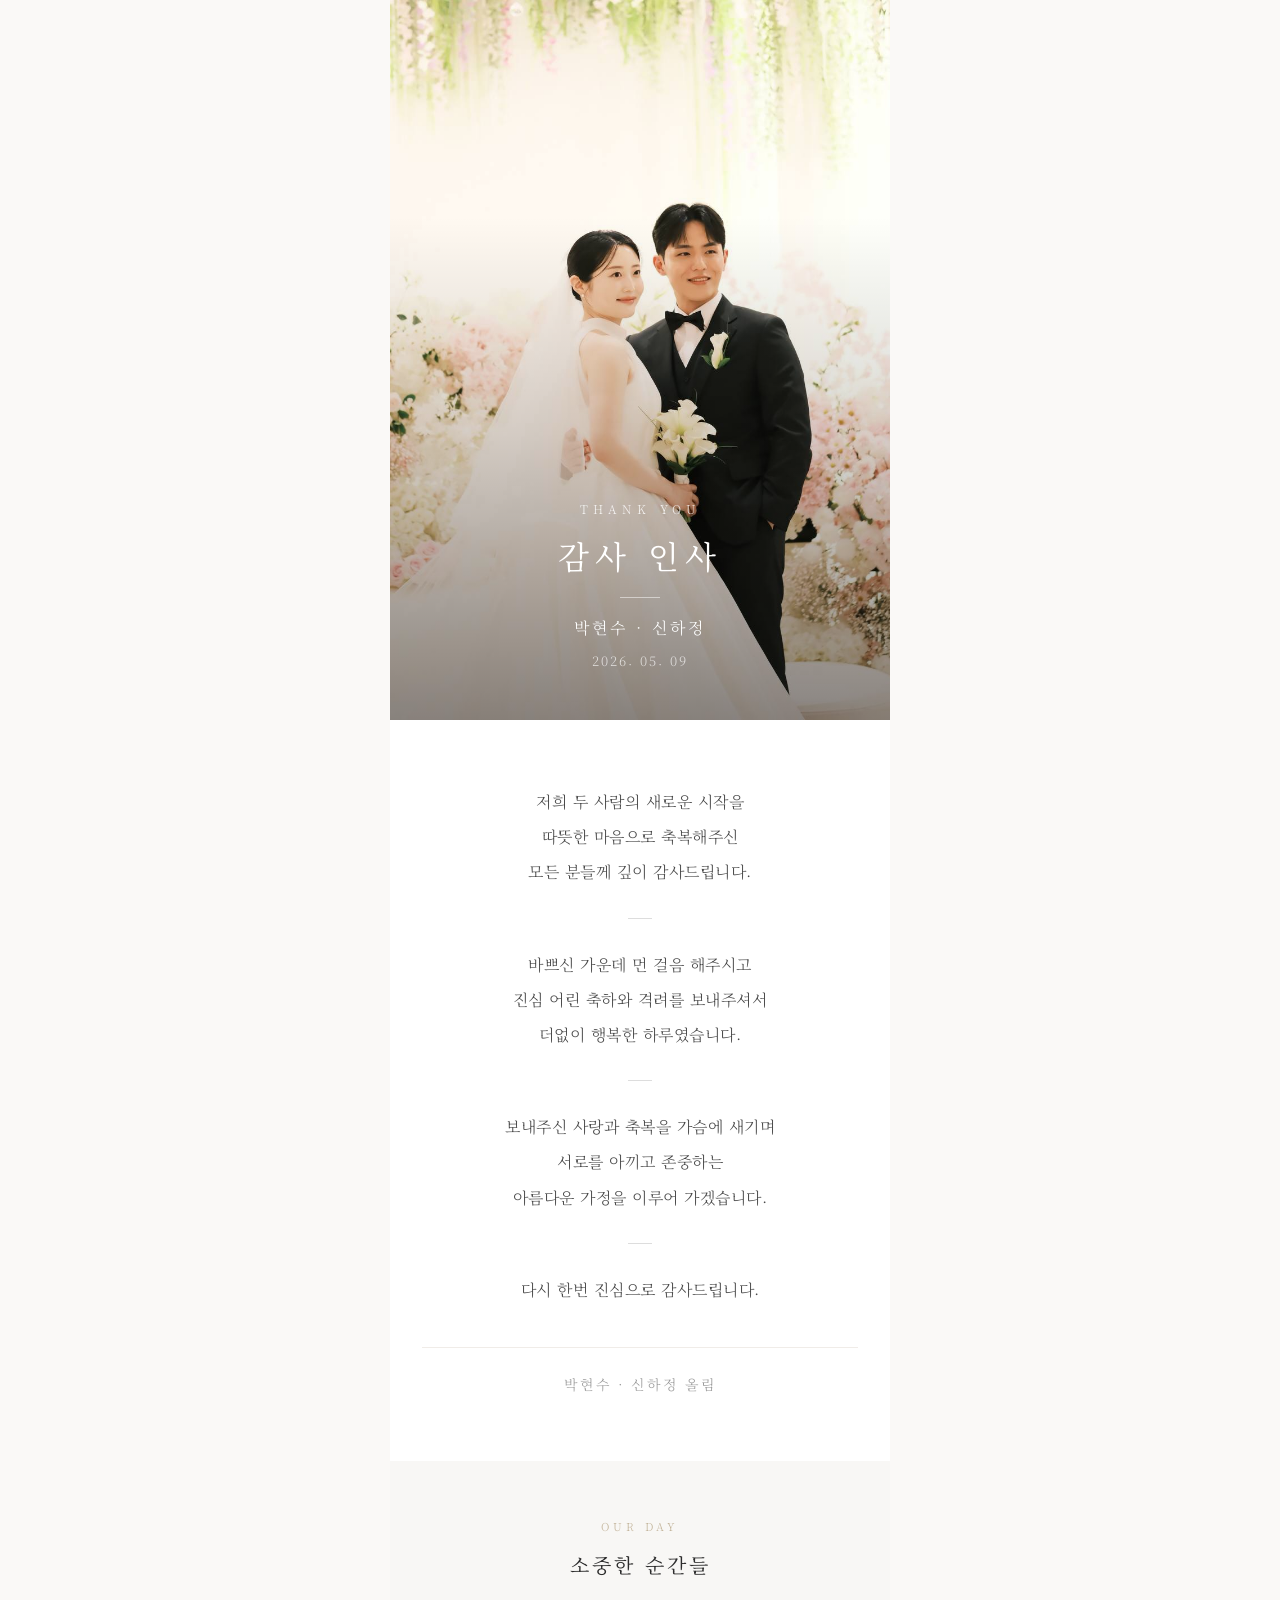
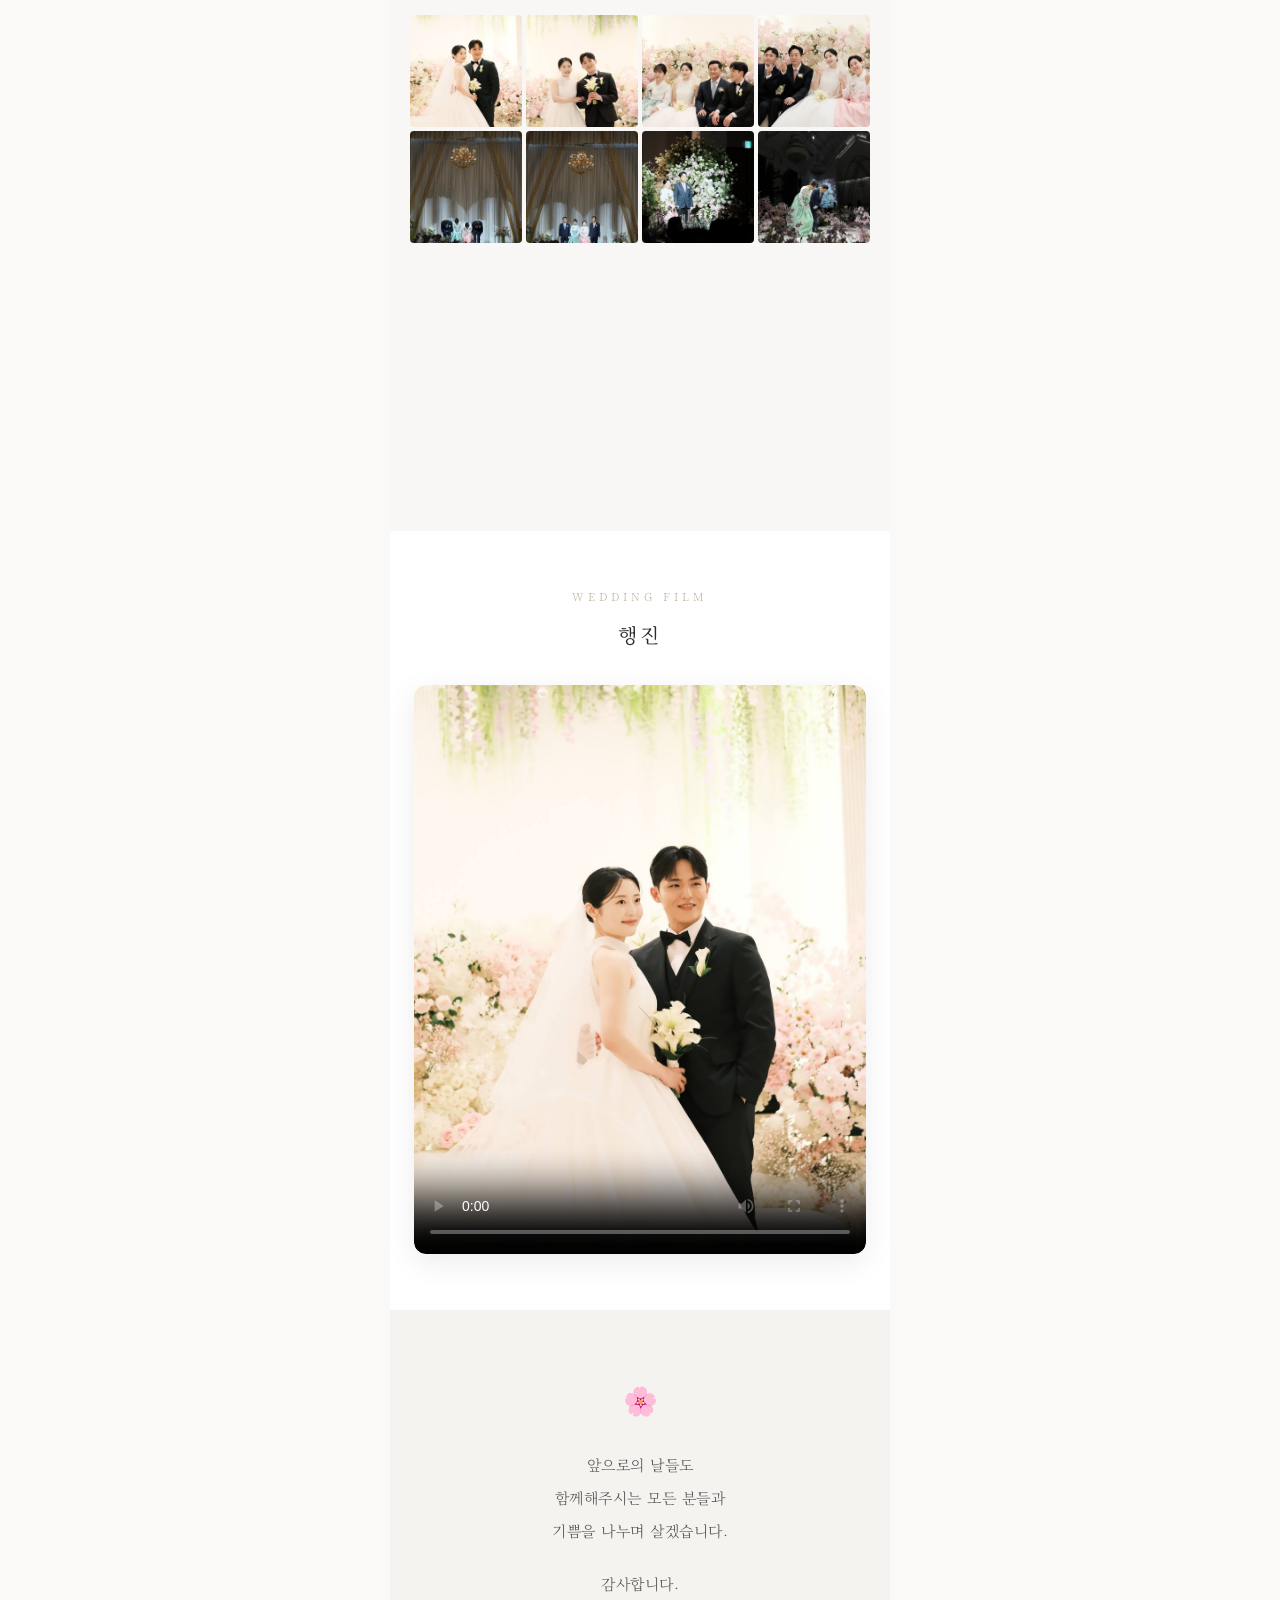
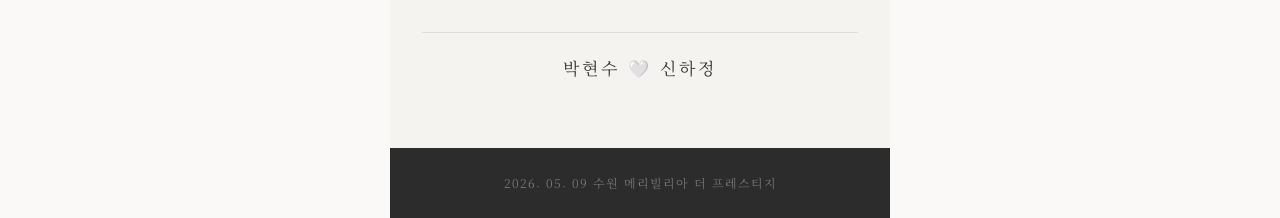
==== index.html @ 4a9d938e "10번째/11번째 이미지 순서 교체" ====
<!DOCTYPE html>
<html lang="ko">
<head>
    <meta charset="UTF-8">
    <meta name="viewport" content="width=device-width, initial-scale=1.0">
    <title>박현수 🤍 신하정 — 감사 인사</title>
    <meta property="og:title" content="박현수 🤍 신하정 감사 인사">
    <meta property="og:description" content="저희의 새로운 시작을 축복해주신 모든 분들께 진심으로 감사드립니다.">
    <meta property="og:image" content="images/g1.jpg">
    <link rel="preconnect" href="https://fonts.googleapis.com">
    <link href="https://fonts.googleapis.com/css2?family=Noto+Serif+KR:wght@300;400;500&display=swap" rel="stylesheet">
    <link rel="stylesheet" href="styles.css">
</head>
<body>
    <div class="container">
        <!-- 메인 -->
        <header class="hero">
            <div class="hero-overlay"></div>
            <div class="hero-content">
                <p class="hero-label">Thank You</p>
                <h1>감사 인사</h1>
                <div class="hero-line"></div>
                <p class="hero-couple">박현수 · 신하정</p>
                <p class="hero-date">2026. 05. 09</p>
            </div>
        </header>

        <!-- 인사말 -->
        <section class="section greeting-section">
            <div class="greeting-text">
                <p>저희 두 사람의 새로운 시작을<br>따뜻한 마음으로 축복해주신<br>모든 분들께 깊이 감사드립니다.</p>
                <div class="greeting-line"></div>
                <p>바쁘신 가운데 먼 걸음 해주시고<br>진심 어린 축하와 격려를 보내주셔서<br>더없이 행복한 하루였습니다.</p>
                <div class="greeting-line"></div>
                <p>보내주신 사랑과 축복을 가슴에 새기며<br>서로를 아끼고 존중하는<br>아름다운 가정을 이루어 가겠습니다.</p>
                <div class="greeting-line"></div>
                <p>다시 한번 진심으로 감사드립니다.</p>
            </div>
            <div class="greeting-sign">
                <p>박현수 · 신하정 올림</p>
            </div>
        </section>

        <!-- 사진 갤러리 -->
        <section class="section gallery-section">
            <p class="section-label">Our Day</p>
            <h2>소중한 순간들</h2>
            <div class="gallery">
                <div class="gallery-item"><img src="images/g1.jpg" alt="웨딩" loading="lazy"></div>
                <div class="gallery-item"><img src="images/g2.jpg" alt="웨딩" loading="lazy"></div>
                <div class="gallery-item"><img src="images/g3.jpg" alt="웨딩" loading="lazy"></div>
                <div class="gallery-item"><img src="images/g4.jpg" alt="웨딩" loading="lazy"></div>
                <div class="gallery-item"><img src="images/g12.jpg" alt="웨딩" loading="lazy"></div>
                <div class="gallery-item"><img src="images/g13.jpg" alt="웨딩" loading="lazy"></div>
                <div class="gallery-item"><img src="images/g14.jpg" alt="웨딩" loading="lazy"></div>
                <div class="gallery-item"><img src="images/g15.jpg" alt="웨딩" loading="lazy"></div>
                <div class="gallery-item"><img src="images/g16.jpg" alt="웨딩" loading="lazy"></div>
                <div class="gallery-item"><img src="images/g5.jpg" alt="웨딩" loading="lazy"></div>
                <div class="gallery-item"><img src="images/g6.jpg" alt="웨딩" loading="lazy"></div>
                <div class="gallery-item"><img src="images/g7.jpg" alt="웨딩" loading="lazy"></div>
                <div class="gallery-item"><img src="images/g8.jpg" alt="웨딩" loading="lazy"></div>
                <div class="gallery-item"><img src="images/g9.jpg" alt="웨딩" loading="lazy"></div>
                <div class="gallery-item"><img src="images/g10.jpg" alt="웨딩" loading="lazy"></div>
                <div class="gallery-item"><img src="images/g11.jpg" alt="웨딩" loading="lazy"></div>
            </div>
        </section>

        <!-- 영상 섹션 -->
        <section class="section video-section">
            <p class="section-label">Wedding Film</p>
            <h2>행진</h2>
            <div class="video-wrapper">
                <video controls playsinline preload="metadata" poster="images/g1.jpg">
                    <source src="images/video1.mp4" type="video/mp4">
                </video>
            </div>
        </section>

        <!-- 마무리 인사 -->
        <section class="section closing-section">
            <div class="closing-flower">🌸</div>
            <p class="closing-text">앞으로의 날들도<br>함께해주시는 모든 분들과<br>기쁨을 나누며 살겠습니다.</p>
            <p class="closing-text">감사합니다.</p>
            <div class="closing-couple">
                <p>박현수 🤍 신하정</p>
            </div>
        </section>

        <footer>
            <p>2026. 05. 09 수원 메리빌리아 더 프레스티지</p>
        </footer>
    </div>

    <!-- 사진 뷰어 -->
    <div class="photo-viewer" id="photo-viewer">
        <button class="viewer-close" onclick="closeViewer()">&times;</button>
        <button class="viewer-prev" onclick="viewerNav(-1)">‹</button>
        <img id="viewer-img" src="" alt="">
        <button class="viewer-next" onclick="viewerNav(1)">›</button>
        <div class="viewer-counter" id="viewer-counter"></div>
    </div>

    <script>
        let galleryImages = [];
        let currentViewerIndex = 0;

        // 갤러리 클릭 → 크게 보기
        document.querySelectorAll('.gallery-item img').forEach((img, i) => {
            galleryImages.push(img.src);
            img.addEventListener('click', () => {
                currentViewerIndex = i;
                showViewerImage();
                document.getElementById('photo-viewer').classList.add('active');
                document.body.style.overflow = 'hidden';
            });
        });

        function showViewerImage() {
            document.getElementById('viewer-img').src = galleryImages[currentViewerIndex];
            document.getElementById('viewer-counter').textContent = (currentViewerIndex + 1) + ' / ' + galleryImages.length;
        }

        function viewerNav(dir) {
            currentViewerIndex = (currentViewerIndex + dir + galleryImages.length) % galleryImages.length;
            showViewerImage();
        }

        function closeViewer() {
            document.getElementById('photo-viewer').classList.remove('active');
            document.body.style.overflow = '';
        }

        document.getElementById('photo-viewer').addEventListener('click', (e) => {
            if (e.target === e.currentTarget) closeViewer();
        });

        // 스와이프 지원
        let touchStartX = 0;
        const viewer = document.getElementById('photo-viewer');
        viewer.addEventListener('touchstart', (e) => { touchStartX = e.touches[0].clientX; });
        viewer.addEventListener('touchend', (e) => {
            const diff = touchStartX - e.changedTouches[0].clientX;
            if (Math.abs(diff) > 50) viewerNav(diff > 0 ? 1 : -1);
        });

        // 스크롤 애니메이션
        const observer = new IntersectionObserver((entries) => {
            entries.forEach(entry => {
                if (entry.isIntersecting) {
                    entry.target.classList.add('visible');
                }
            });
        }, { threshold: 0.15 });

        document.querySelectorAll('.section, .gallery-item').forEach(el => observer.observe(el));
    </script>
</body>
</html>
---- styles.css ----
* { margin: 0; padding: 0; box-sizing: border-box; }

body {
    font-family: 'Noto Serif KR', serif;
    background: #faf9f7;
    color: #3a3a3a;
    font-size: 15px;
    line-height: 1.8;
    -webkit-font-smoothing: antialiased;
    font-weight: 300;
}

.container {
    max-width: 500px;
    margin: 0 auto;
    background: #fff;
    min-height: 100vh;
}

/* Hero */
.hero {
    position: relative;
    height: 80vh;
    min-height: 480px;
    background: url('images/g1.jpg') center center / cover no-repeat;
    display: flex;
    align-items: flex-end;
    justify-content: center;
}

.hero-overlay {
    position: absolute;
    top: 0; left: 0; right: 0; bottom: 0;
    background: linear-gradient(
        to bottom,
        rgba(0,0,0,0) 30%,
        rgba(0,0,0,0.15) 60%,
        rgba(0,0,0,0.45) 100%
    );
}

.hero-content {
    position: relative;
    z-index: 1;
    text-align: center;
    color: #fff;
    padding: 0 24px 48px;
}

.hero-label {
    font-size: 12px;
    letter-spacing: 5px;
    text-transform: uppercase;
    opacity: 0.8;
    margin-bottom: 8px;
}

.hero h1 {
    font-size: 32px;
    font-weight: 400;
    letter-spacing: 6px;
    margin-bottom: 12px;
    color: #fff;
}

.hero-line {
    width: 40px;
    height: 1px;
    background: rgba(255,255,255,0.5);
    margin: 0 auto 16px;
}

.hero-couple {
    font-size: 16px;
    letter-spacing: 3px;
    font-weight: 300;
    margin-bottom: 6px;
}

.hero-date {
    font-size: 13px;
    letter-spacing: 2px;
    opacity: 0.7;
}

/* Sections */
.section {
    padding: 56px 28px;
    text-align: center;
    opacity: 0;
    transform: translateY(20px);
    transition: opacity 0.8s ease, transform 0.8s ease;
}

.section.visible {
    opacity: 1;
    transform: translateY(0);
}

.section-label {
    font-size: 11px;
    letter-spacing: 4px;
    color: #c5b79e;
    text-transform: uppercase;
    margin-bottom: 10px;
}

.section h2 {
    font-size: 20px;
    font-weight: 400;
    color: #2c2c2c;
    letter-spacing: 3px;
    margin-bottom: 32px;
}

/* Greeting */
.greeting-section {
    background: #fff;
    padding: 64px 32px;
}

.greeting-text p {
    font-size: 16px;
    line-height: 2.2;
    color: #4a4a4a;
    font-weight: 300;
    letter-spacing: 0.5px;
}

.greeting-line {
    width: 24px;
    height: 1px;
    background: #ddd;
    margin: 28px auto;
}

.greeting-sign {
    margin-top: 40px;
    padding-top: 24px;
    border-top: 1px solid #f0ece8;
}

.greeting-sign p {
    font-size: 14px;
    color: #999;
    letter-spacing: 2px;
}

/* Gallery */
.gallery-section {
    background: #f8f7f5;
    padding: 56px 20px;
}

.gallery {
    display: grid;
    grid-template-columns: 1fr 1fr 1fr 1fr;
    gap: 4px;
}

.gallery-item {
    border-radius: 4px;
    overflow: hidden;
    cursor: pointer;
    opacity: 0;
    transform: translateY(16px);
    transition: opacity 0.6s ease, transform 0.6s ease;
    aspect-ratio: 1;
}

.gallery-item.visible {
    opacity: 1;
    transform: translateY(0);
}

.gallery-item img {
    width: 100%;
    height: 100%;
    object-fit: cover;
    display: block;
    transition: transform 0.4s ease;
}

.gallery-item:active img {
    transform: scale(1.05);
}

/* Video */
.video-section {
    background: #fff;
    padding: 56px 24px;
}

.video-wrapper {
    border-radius: 12px;
    overflow: hidden;
    box-shadow: 0 8px 30px rgba(0,0,0,0.08);
}

.video-wrapper video {
    width: 100%;
    display: block;
    border-radius: 12px;
}

.video-label {
    font-size: 13px;
    color: #aaa;
    margin-top: 12px;
    letter-spacing: 0.5px;
}

/* Closing */
.closing-section {
    background: #f5f3f0;
    padding: 64px 32px;
}

.closing-flower {
    font-size: 28px;
    margin-bottom: 24px;
}

.closing-text {
    font-size: 15px;
    line-height: 2.2;
    color: #555;
    font-weight: 300;
    margin-bottom: 20px;
    letter-spacing: 0.5px;
}

.closing-couple {
    margin-top: 32px;
    padding-top: 20px;
    border-top: 1px solid #e0dbd5;
}

.closing-couple p {
    font-size: 17px;
    font-weight: 400;
    color: #3a3a3a;
    letter-spacing: 3px;
}

/* Footer */
footer {
    background: #2c2c2c;
    text-align: center;
    padding: 24px;
    font-size: 12px;
    color: rgba(255,255,255,0.4);
    letter-spacing: 1px;
}

/* Photo Viewer */
.photo-viewer {
    display: none;
    position: fixed;
    top: 0; left: 0; right: 0; bottom: 0;
    background: rgba(0,0,0,0.95);
    z-index: 1000;
    align-items: center;
    justify-content: center;
    padding: 20px;
}

.photo-viewer.active {
    display: flex;
}

.photo-viewer img {
    max-width: 100%;
    max-height: 90vh;
    object-fit: contain;
    border-radius: 4px;
}

.viewer-close {
    position: absolute;
    top: 16px;
    right: 20px;
    background: none;
    border: none;
    color: #fff;
    font-size: 36px;
    cursor: pointer;
    z-index: 10;
    opacity: 0.7;
}

.viewer-prev,
.viewer-next {
    position: absolute;
    top: 50%;
    transform: translateY(-50%);
    background: rgba(255,255,255,0.15);
    border: none;
    color: #fff;
    font-size: 36px;
    width: 48px;
    height: 48px;
    border-radius: 50%;
    cursor: pointer;
    z-index: 10;
    display: flex;
    align-items: center;
    justify-content: center;
}

.viewer-prev { left: 12px; }
.viewer-next { right: 12px; }

.viewer-prev:active,
.viewer-next:active {
    background: rgba(255,255,255,0.3);
}

.viewer-counter {
    position: absolute;
    bottom: 24px;
    left: 50%;
    transform: translateX(-50%);
    color: rgba(255,255,255,0.6);
    font-size: 13px;
    letter-spacing: 2px;
}

/* Responsive */
@media (max-width: 380px) {
    .hero h1 { font-size: 26px; letter-spacing: 4px; }
    .greeting-text p { font-size: 15px; }
    .section { padding: 44px 24px; }
}
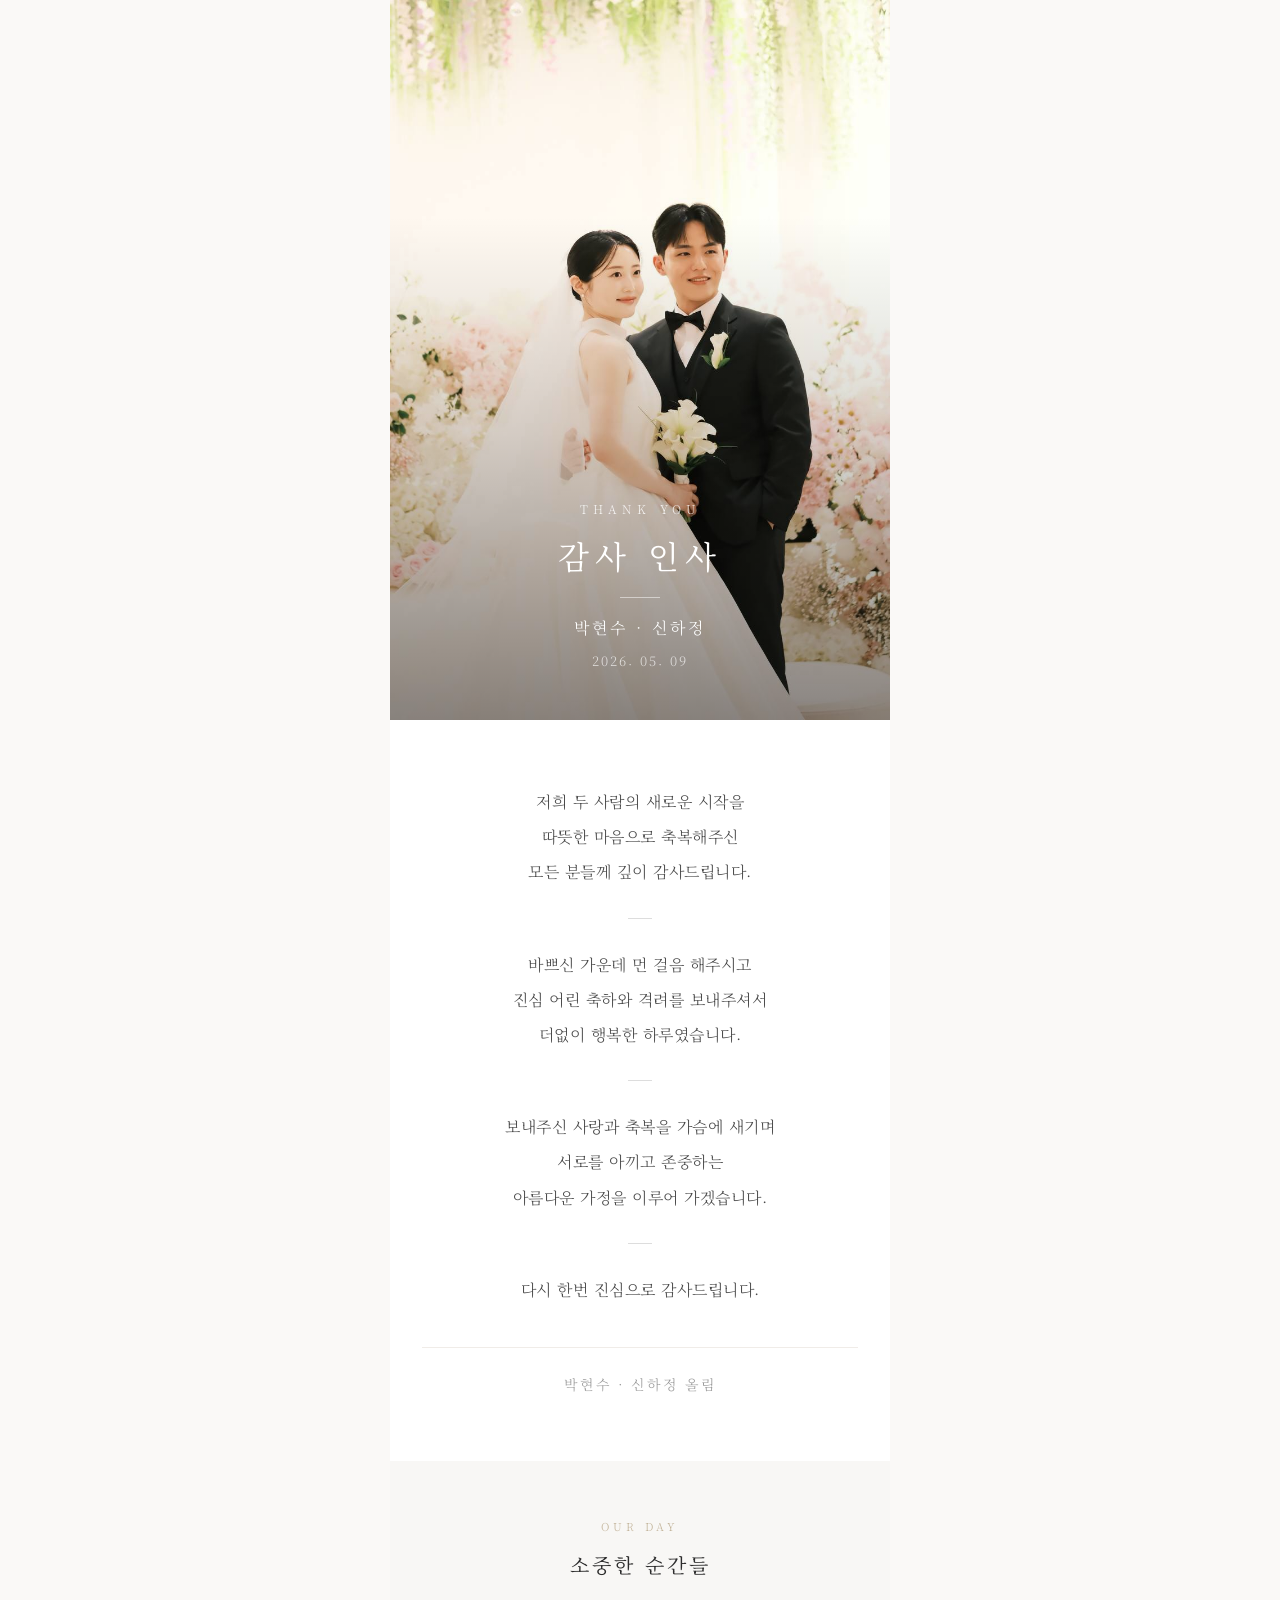
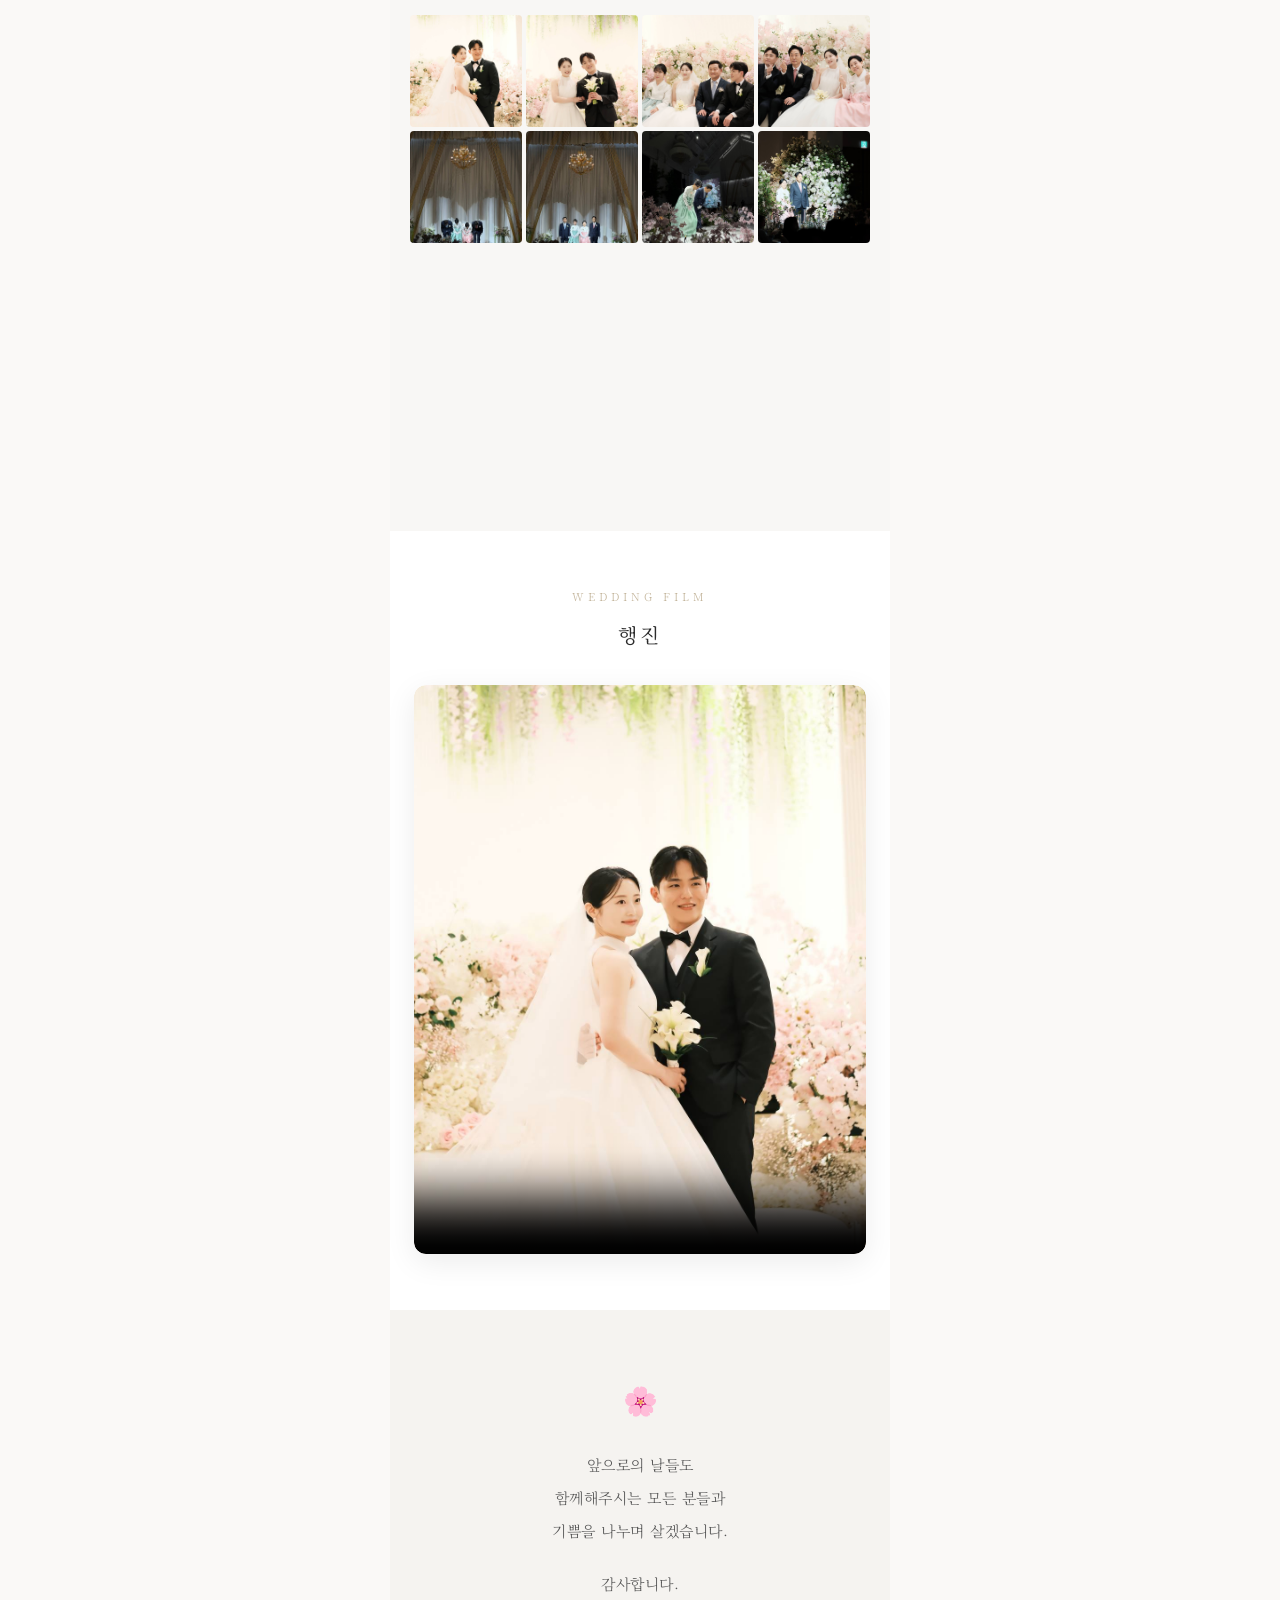
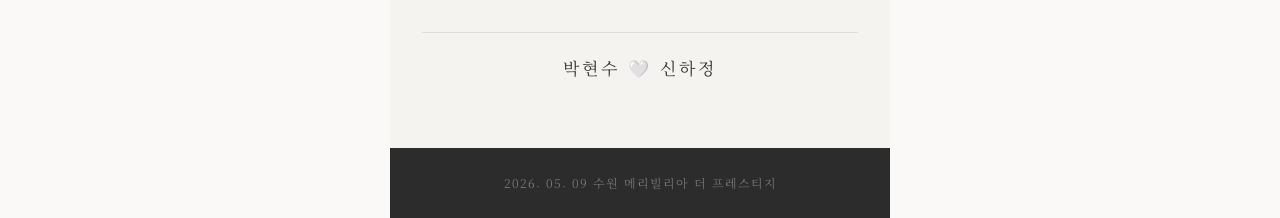
==== commit 7b4bfb8d: "7번째/8번째 이미지 순서 교체" ====
--- a/index.html
+++ b/index.html
@@ -52,8 +52,8 @@
                 <div class="gallery-item"><img src="images/g4.jpg" alt="웨딩" loading="lazy"></div>
                 <div class="gallery-item"><img src="images/g12.jpg" alt="웨딩" loading="lazy"></div>
                 <div class="gallery-item"><img src="images/g13.jpg" alt="웨딩" loading="lazy"></div>
+                <div class="gallery-item"><img src="images/g15.jpg" alt="웨딩" loading="lazy"></div>
                 <div class="gallery-item"><img src="images/g14.jpg" alt="웨딩" loading="lazy"></div>
-                <div class="gallery-item"><img src="images/g15.jpg" alt="웨딩" loading="lazy"></div>
                 <div class="gallery-item"><img src="images/g16.jpg" alt="웨딩" loading="lazy"></div>
                 <div class="gallery-item"><img src="images/g5.jpg" alt="웨딩" loading="lazy"></div>
                 <div class="gallery-item"><img src="images/g6.jpg" alt="웨딩" loading="lazy"></div>
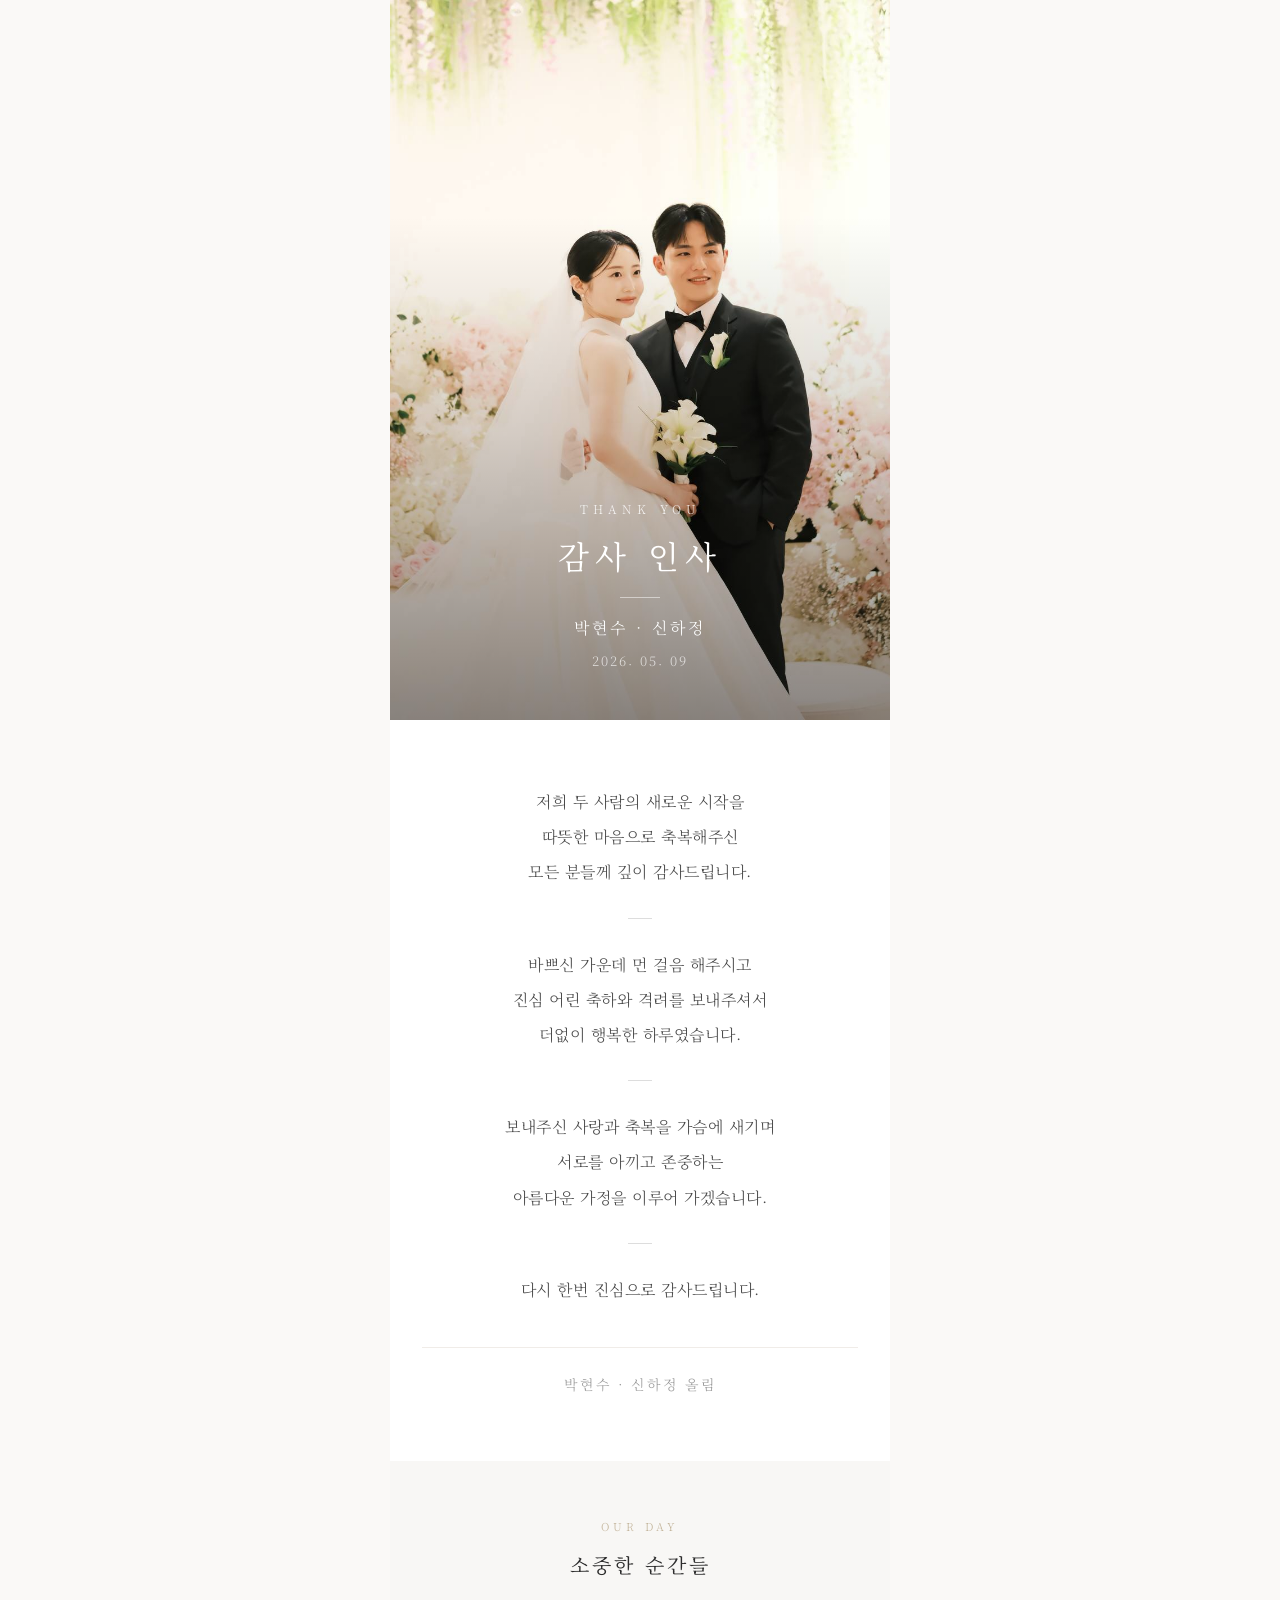
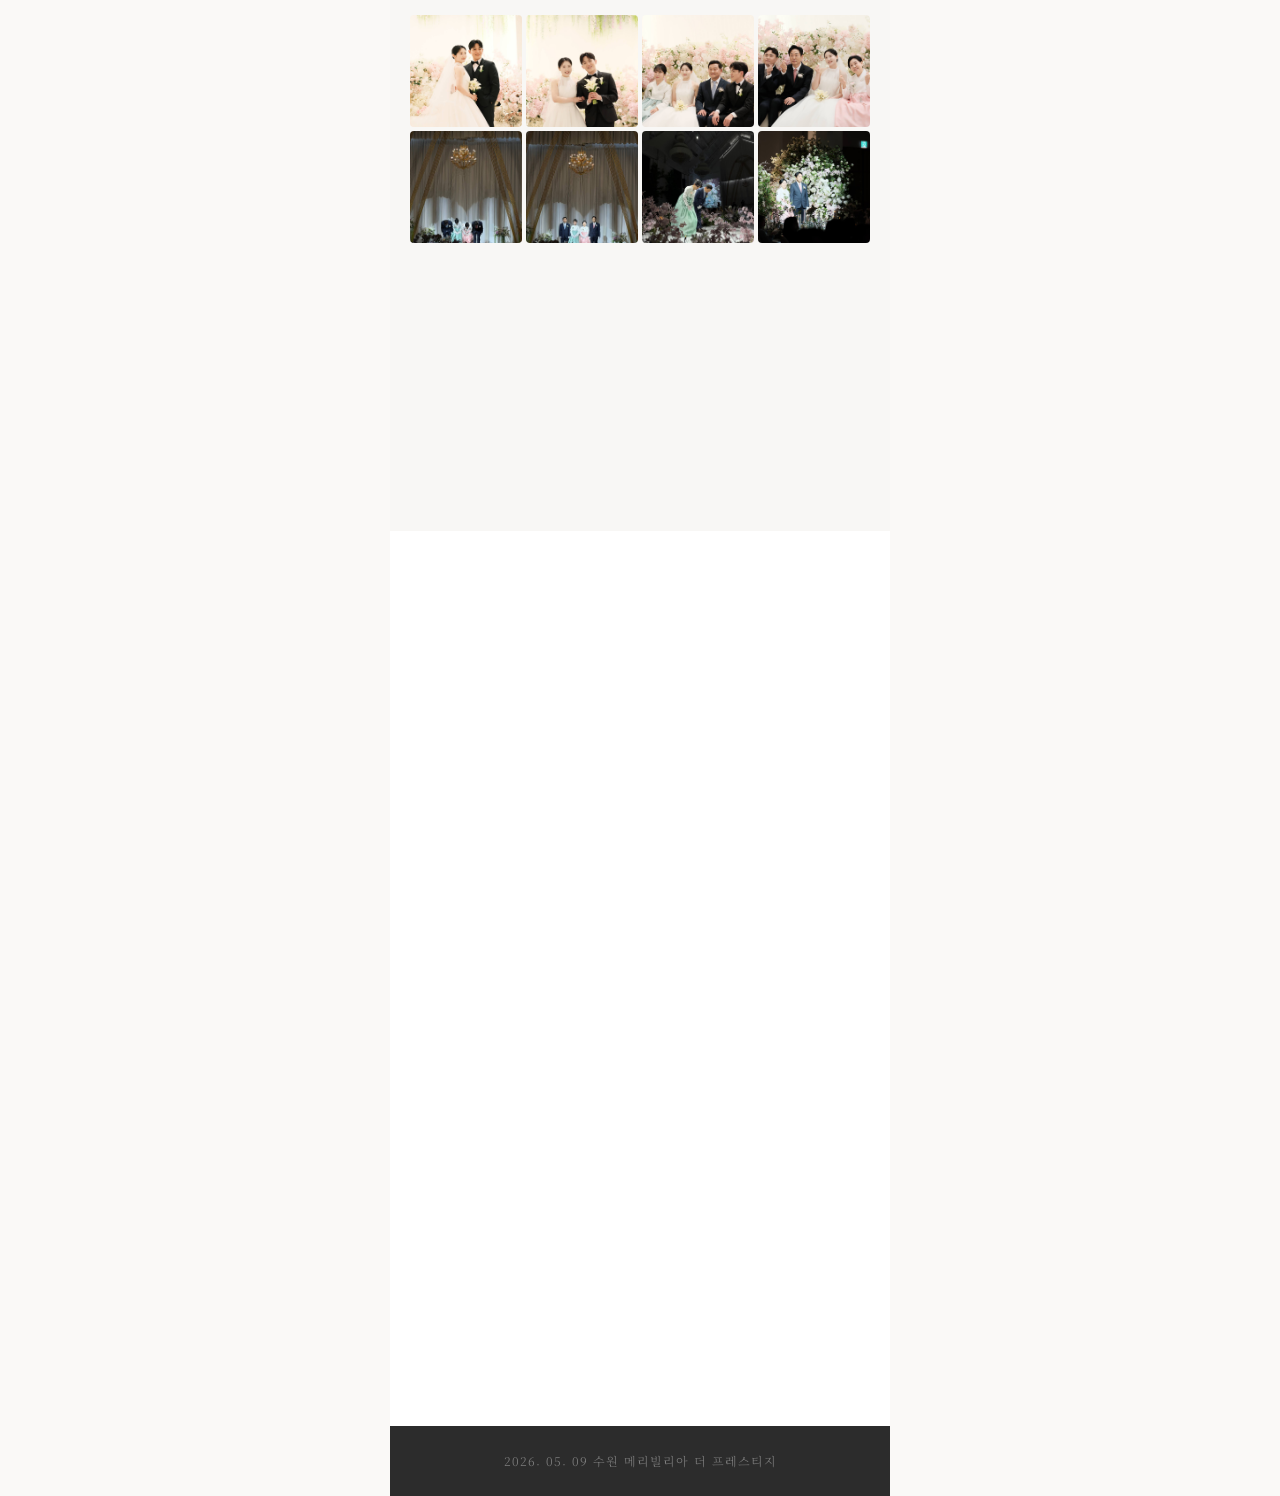
==== commit e392f590: "영상 썸네일을 마지막 프레임으로 변경" ====
--- a/index.html
+++ b/index.html
@@ -70,7 +70,7 @@
             <p class="section-label">Wedding Film</p>
             <h2>행진</h2>
             <div class="video-wrapper">
-                <video controls playsinline preload="metadata" poster="images/g1.jpg">
+                <video controls playsinline preload="metadata" poster="images/video_thumb.jpg">
                     <source src="images/video1.mp4" type="video/mp4">
                 </video>
             </div>
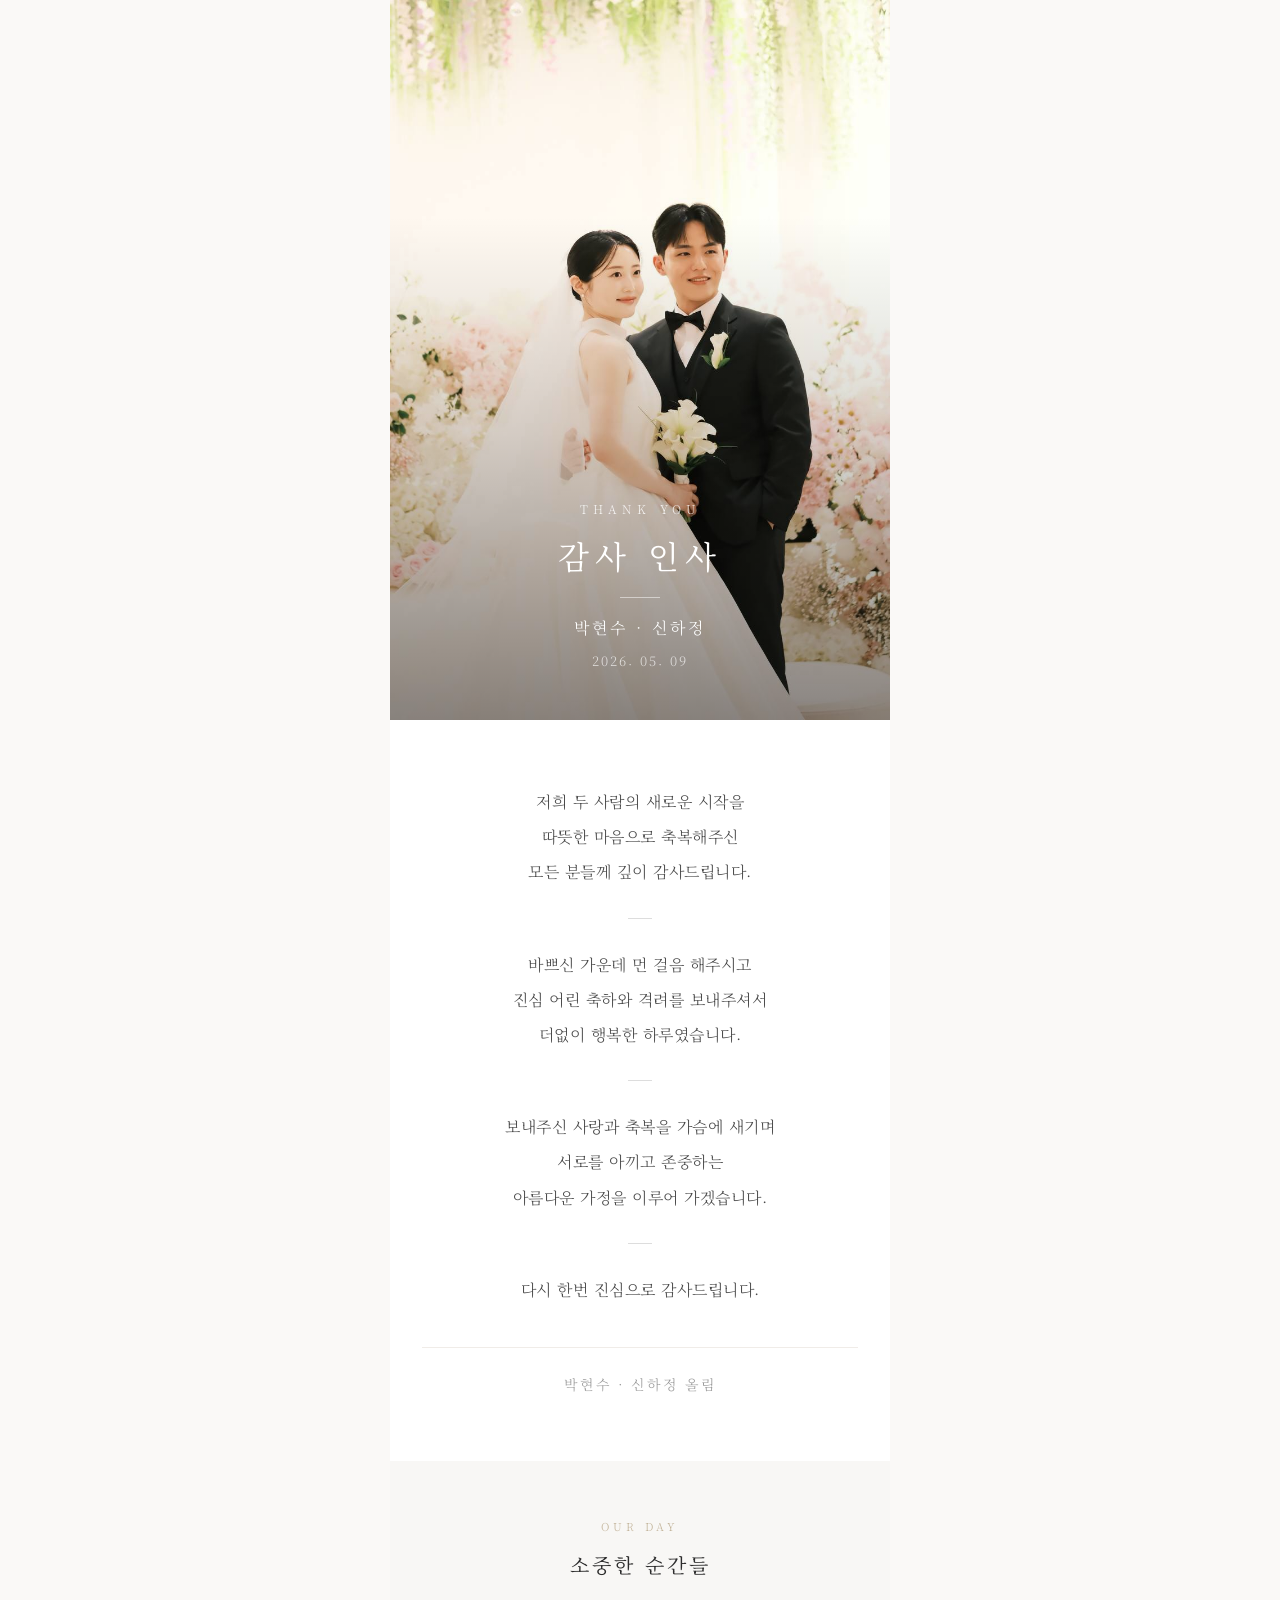
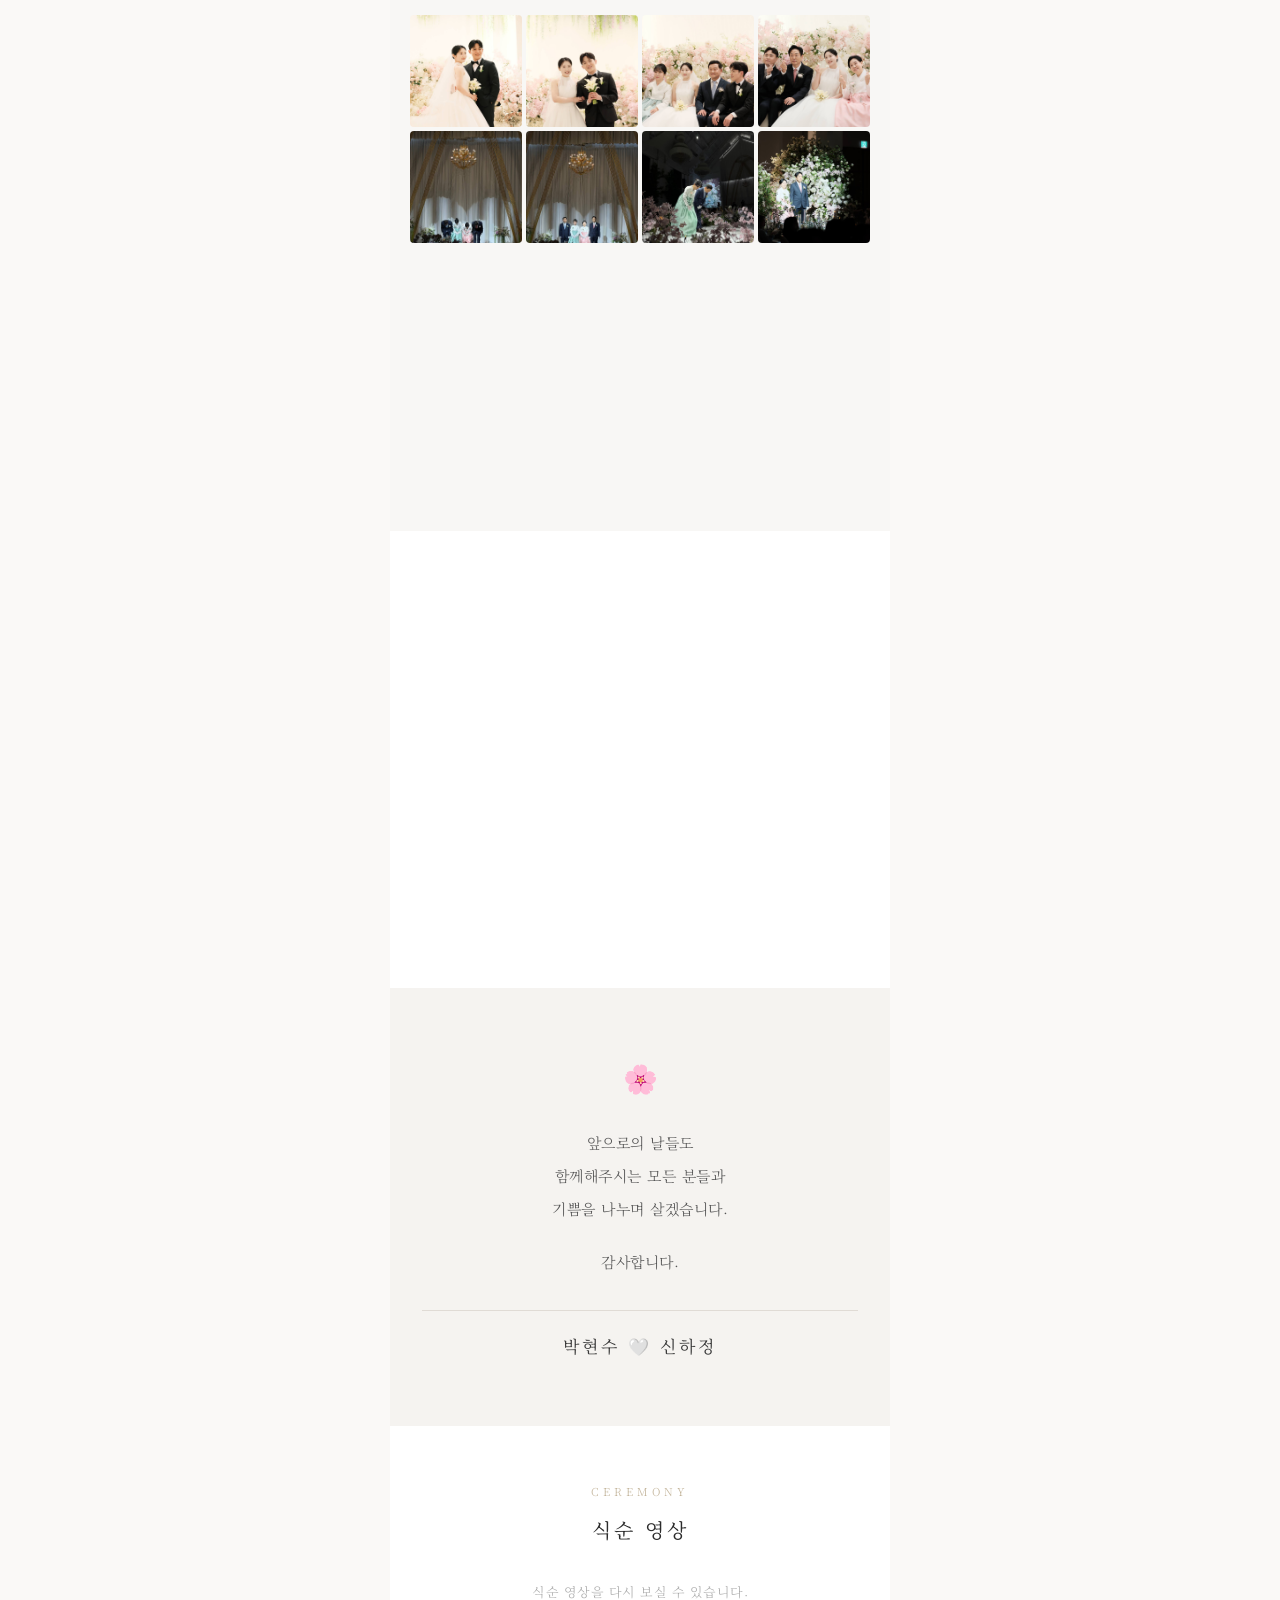
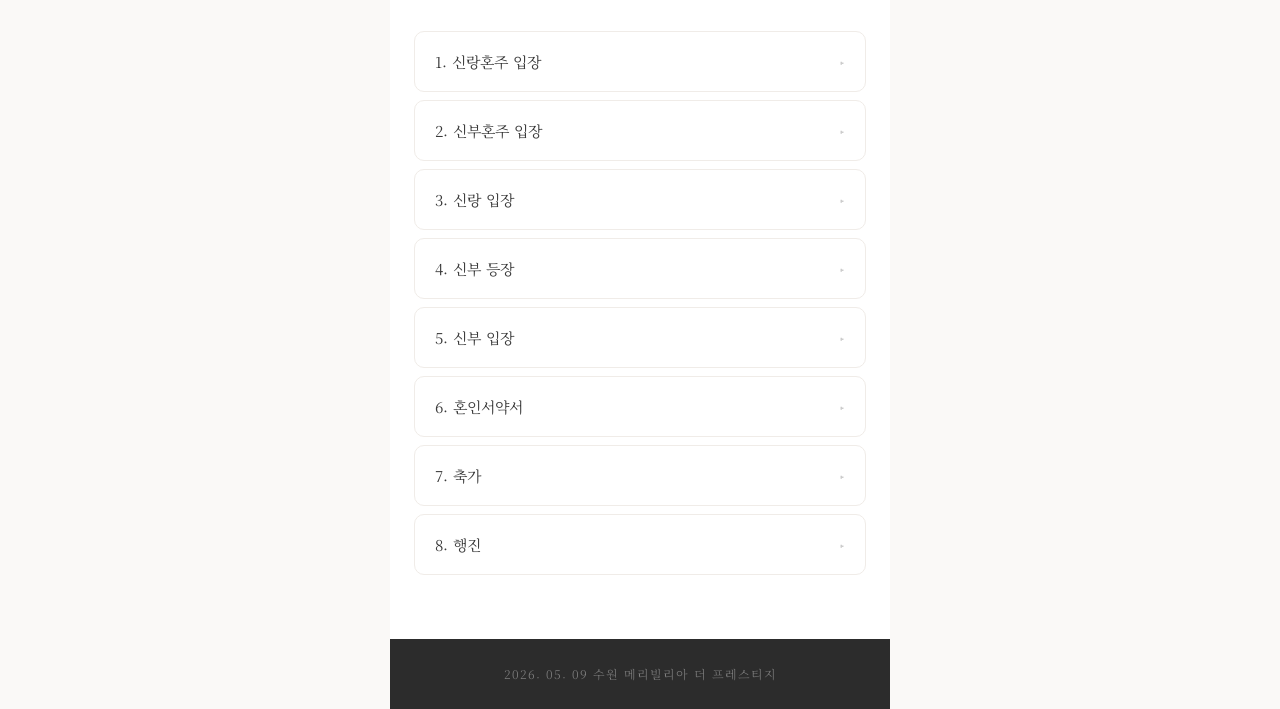
==== commit 83ac1cee: "식순 영상 섹션 추가 (펼침 아코디언, 8개 영상) - 원본 제외" ====
--- a/index.html
+++ b/index.html
@@ -86,6 +86,69 @@
             </div>
         </section>
 
+        <!-- 식순 영상 -->
+        <section class="section ceremony-section">
+            <p class="section-label">Ceremony</p>
+            <h2>식순 영상</h2>
+            <p class="ceremony-desc">식순 영상을 다시 보실 수 있습니다.</p>
+
+            <details class="ceremony-item">
+                <summary>1. 신랑혼주 입장</summary>
+                <div class="ceremony-video">
+                    <video controls playsinline preload="metadata"><source src="images/v_신랑혼주입장.mp4" type="video/mp4"></video>
+                </div>
+            </details>
+
+            <details class="ceremony-item">
+                <summary>2. 신부혼주 입장</summary>
+                <div class="ceremony-video">
+                    <video controls playsinline preload="metadata"><source src="images/v_신부혼주입장.mp4" type="video/mp4"></video>
+                </div>
+            </details>
+
+            <details class="ceremony-item">
+                <summary>3. 신랑 입장</summary>
+                <div class="ceremony-video">
+                    <video controls playsinline preload="metadata"><source src="images/v_신랑입장.mp4" type="video/mp4"></video>
+                </div>
+            </details>
+
+            <details class="ceremony-item">
+                <summary>4. 신부 등장</summary>
+                <div class="ceremony-video">
+                    <video controls playsinline preload="metadata"><source src="images/v_신부등장.mp4" type="video/mp4"></video>
+                </div>
+            </details>
+
+            <details class="ceremony-item">
+                <summary>5. 신부 입장</summary>
+                <div class="ceremony-video">
+                    <video controls playsinline preload="metadata"><source src="images/v_신부입장.mp4" type="video/mp4"></video>
+                </div>
+            </details>
+
+            <details class="ceremony-item">
+                <summary>6. 혼인서약서</summary>
+                <div class="ceremony-video">
+                    <video controls playsinline preload="metadata"><source src="images/v_혼인서약서.mp4" type="video/mp4"></video>
+                </div>
+            </details>
+
+            <details class="ceremony-item">
+                <summary>7. 축가</summary>
+                <div class="ceremony-video">
+                    <video controls playsinline preload="metadata"><source src="images/v_축가.mp4" type="video/mp4"></video>
+                </div>
+            </details>
+
+            <details class="ceremony-item">
+                <summary>8. 행진</summary>
+                <div class="ceremony-video">
+                    <video controls playsinline preload="metadata"><source src="images/v_행진.mp4" type="video/mp4"></video>
+                </div>
+            </details>
+        </section>
+
         <footer>
             <p>2026. 05. 09 수원 메리빌리아 더 프레스티지</p>
         </footer>
--- a/styles.css
+++ b/styles.css
@@ -241,6 +241,66 @@
     font-weight: 400;
     color: #3a3a3a;
     letter-spacing: 3px;
+}
+
+/* Ceremony */
+.ceremony-section {
+    background: #fff;
+    padding: 56px 24px;
+}
+
+.ceremony-desc {
+    font-size: 13px;
+    color: #aaa;
+    margin-bottom: 28px;
+    letter-spacing: 0.5px;
+}
+
+.ceremony-item {
+    border: 1px solid #f0ece8;
+    border-radius: 10px;
+    margin-bottom: 8px;
+    overflow: hidden;
+}
+
+.ceremony-item summary {
+    padding: 16px 20px;
+    font-size: 15px;
+    font-weight: 400;
+    color: #3a3a3a;
+    cursor: pointer;
+    list-style: none;
+    display: flex;
+    align-items: center;
+    justify-content: space-between;
+    transition: background 0.2s;
+}
+
+.ceremony-item summary::-webkit-details-marker { display: none; }
+
+.ceremony-item summary::after {
+    content: '▸';
+    font-size: 12px;
+    color: #ccc;
+    transition: transform 0.2s;
+}
+
+.ceremony-item[open] summary::after {
+    transform: rotate(90deg);
+}
+
+.ceremony-item summary:active {
+    background: #faf9f7;
+}
+
+.ceremony-video {
+    padding: 0 12px 12px;
+}
+
+.ceremony-video video {
+    width: 100%;
+    border-radius: 8px;
+    display: block;
 }
 
 /* Footer */
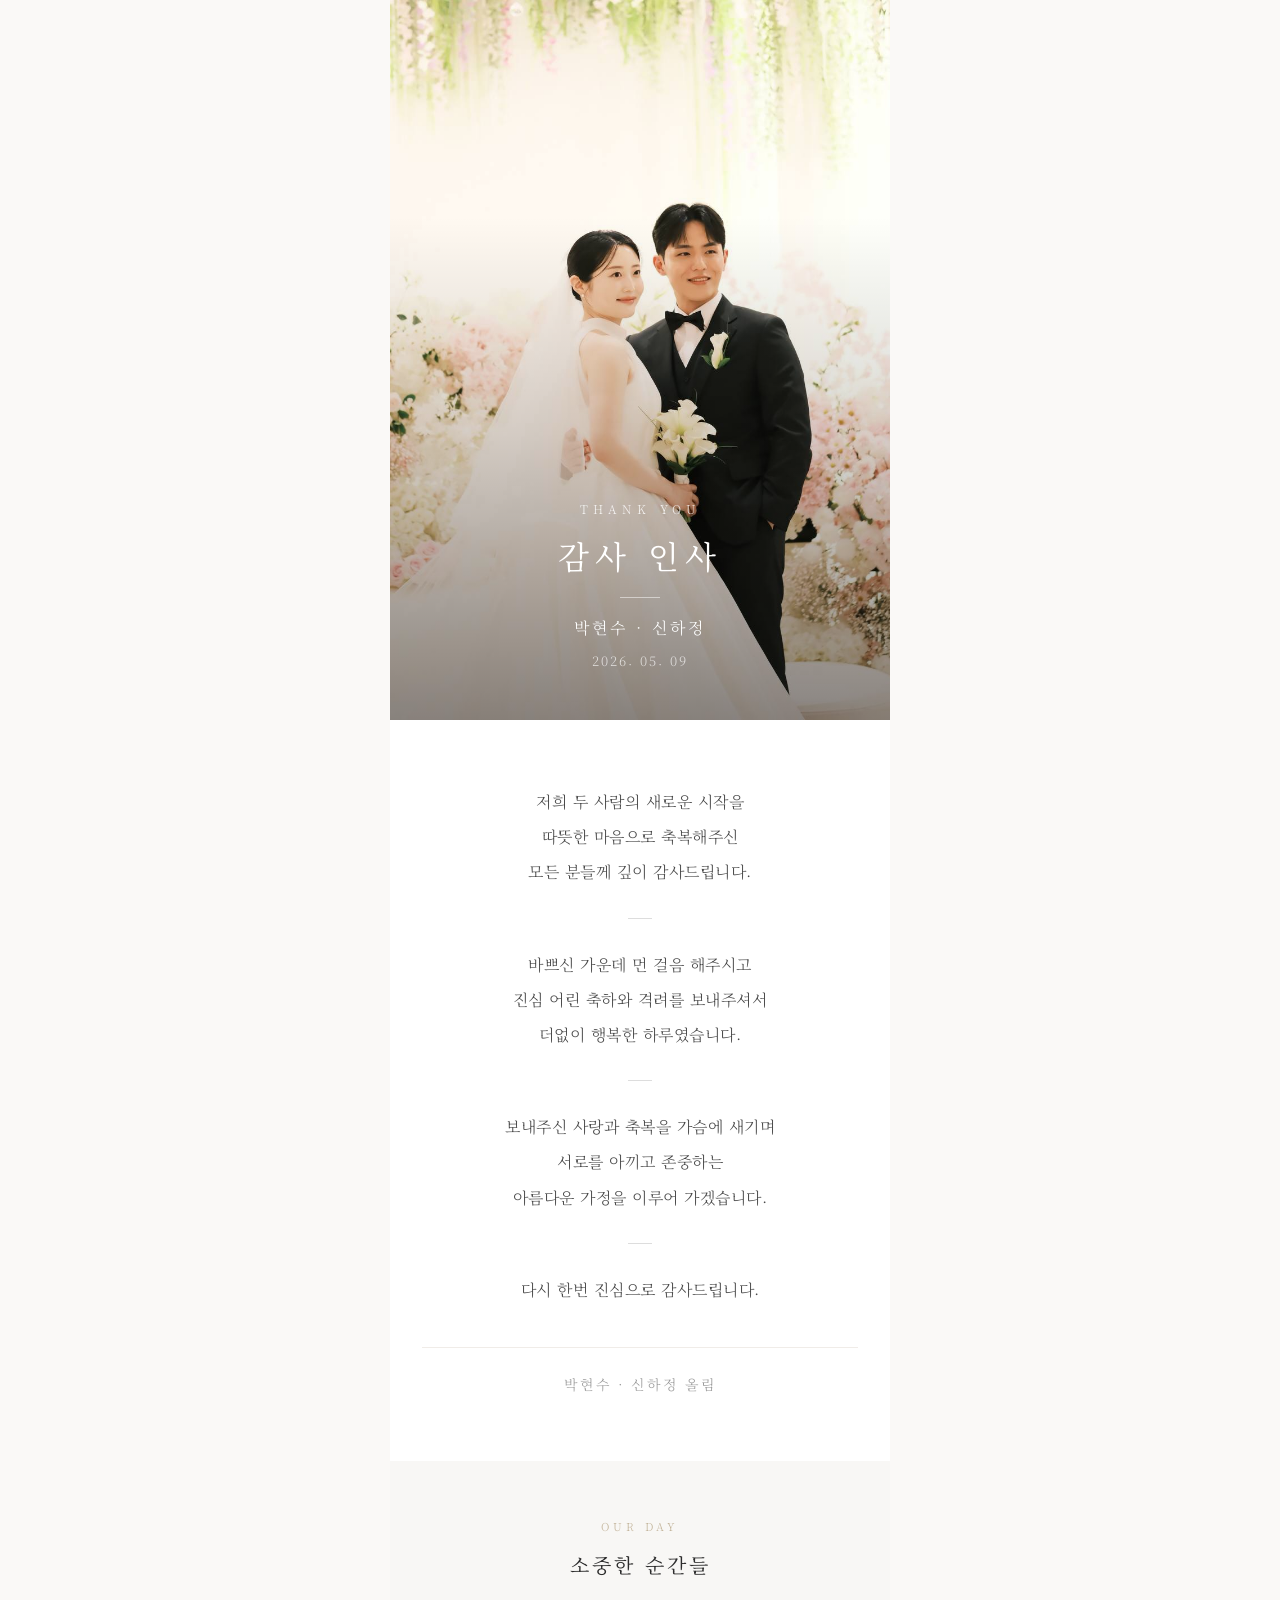
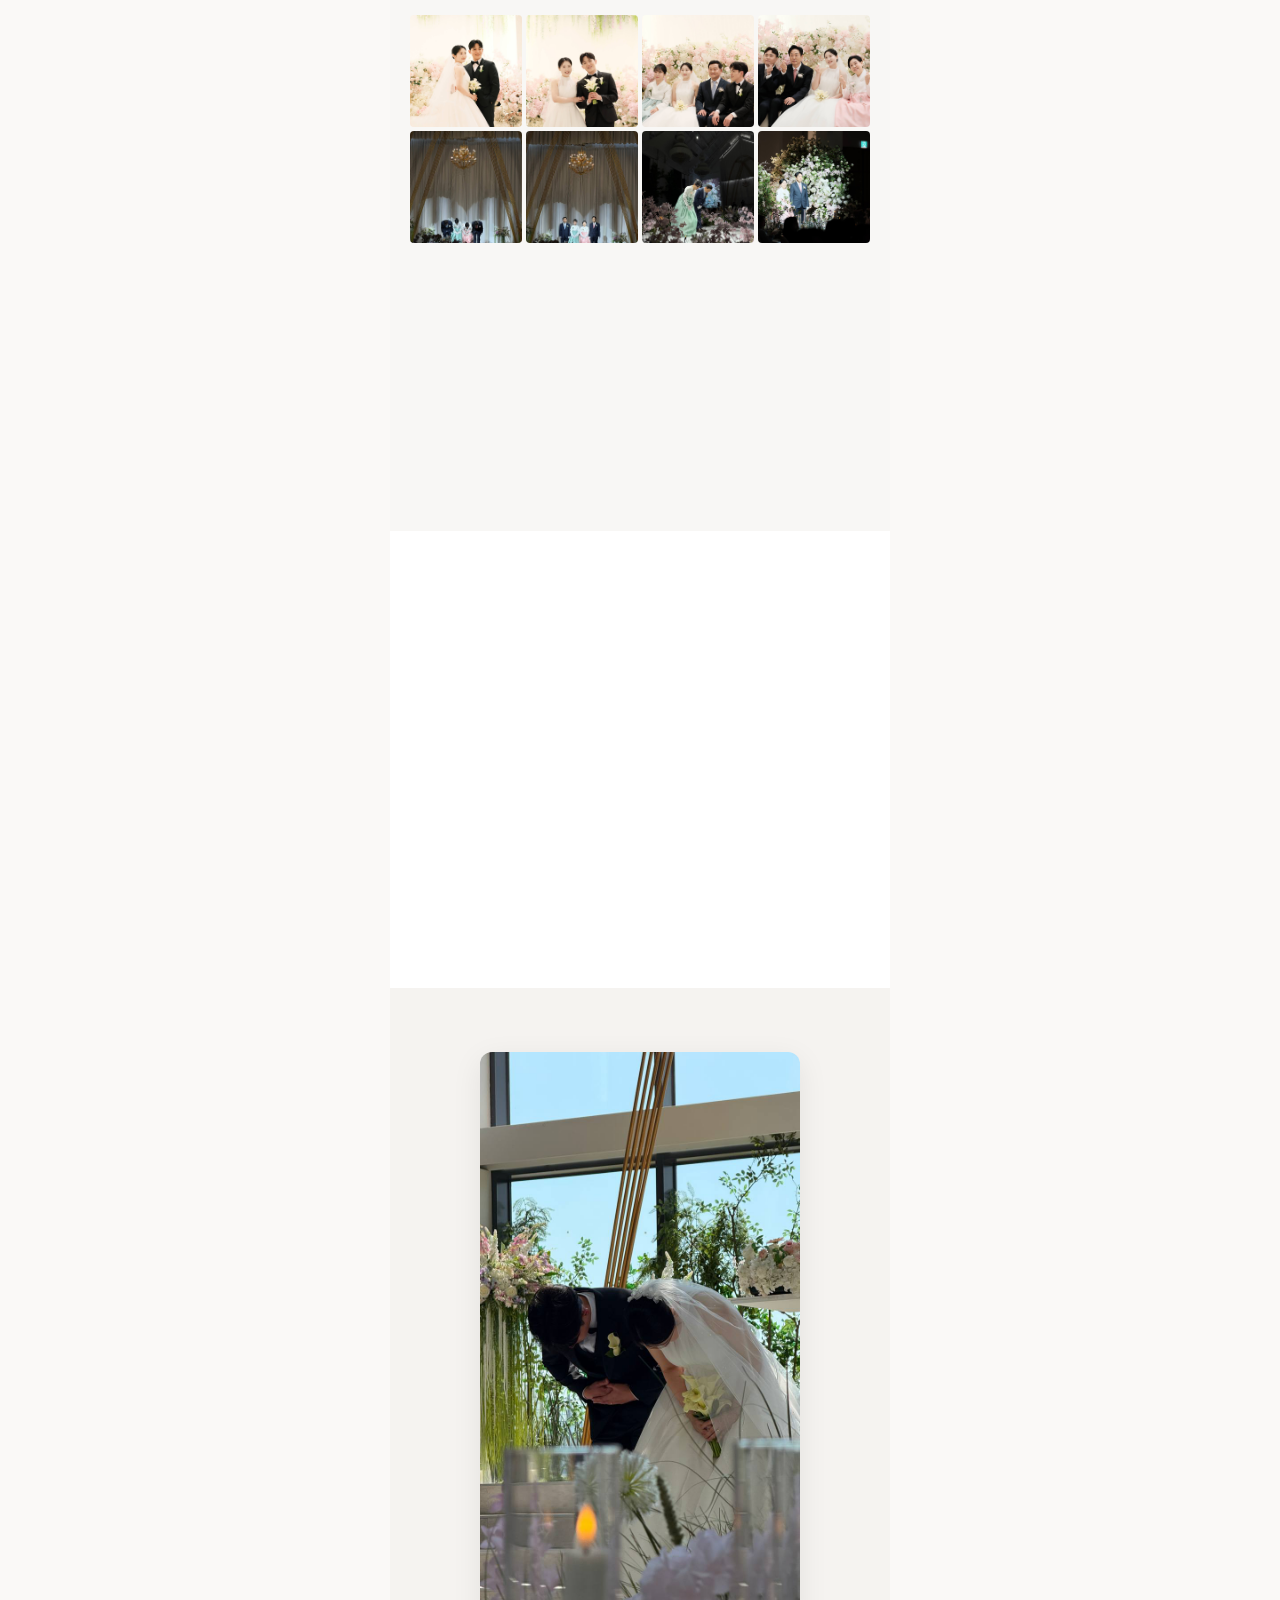
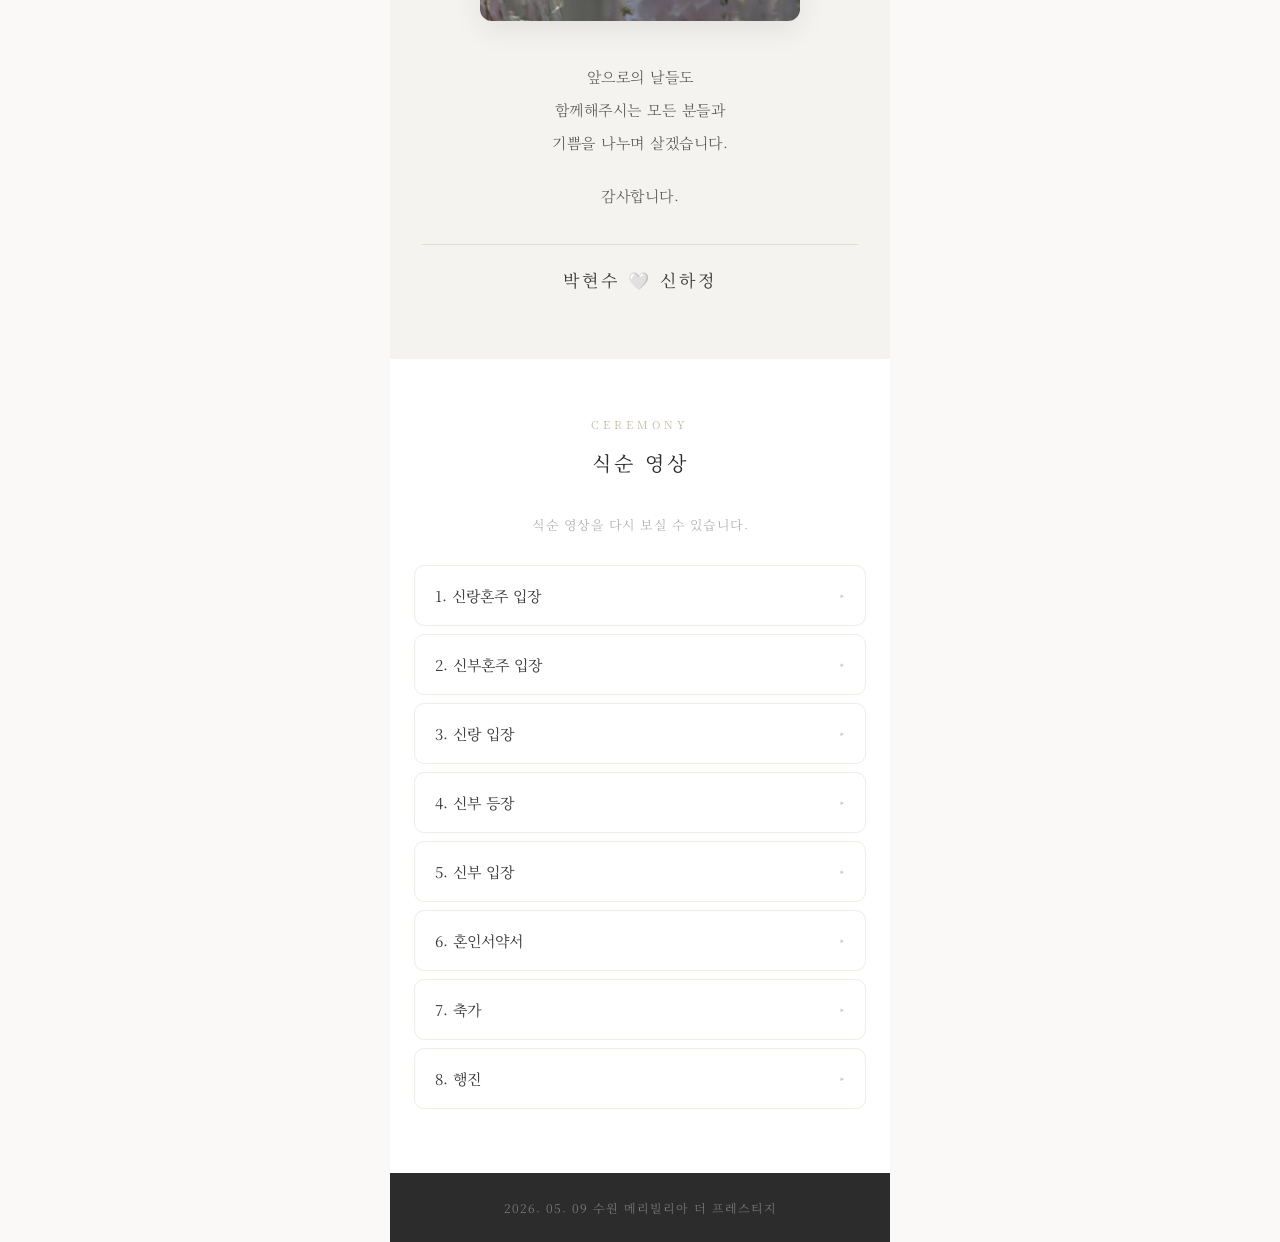
==== commit cc67c4e5: "메인 이미지 복원 + 인사 사진을 감사합니다 섹션에 배치" ====
--- a/index.html
+++ b/index.html
@@ -78,7 +78,9 @@
 
         <!-- 마무리 인사 -->
         <section class="section closing-section">
-            <div class="closing-flower">🌸</div>
+            <div class="closing-photo">
+                <img src="images/hero.jpg" alt="감사 인사">
+            </div>
             <p class="closing-text">앞으로의 날들도<br>함께해주시는 모든 분들과<br>기쁨을 나누며 살겠습니다.</p>
             <p class="closing-text">감사합니다.</p>
             <div class="closing-couple">
--- a/styles.css
+++ b/styles.css
@@ -216,9 +216,15 @@
     padding: 64px 32px;
 }
 
-.closing-flower {
-    font-size: 28px;
-    margin-bottom: 24px;
+.closing-photo {
+    margin-bottom: 32px;
+}
+
+.closing-photo img {
+    width: 80%;
+    max-width: 320px;
+    border-radius: 12px;
+    box-shadow: 0 8px 30px rgba(0,0,0,0.08);
 }
 
 .closing-text {
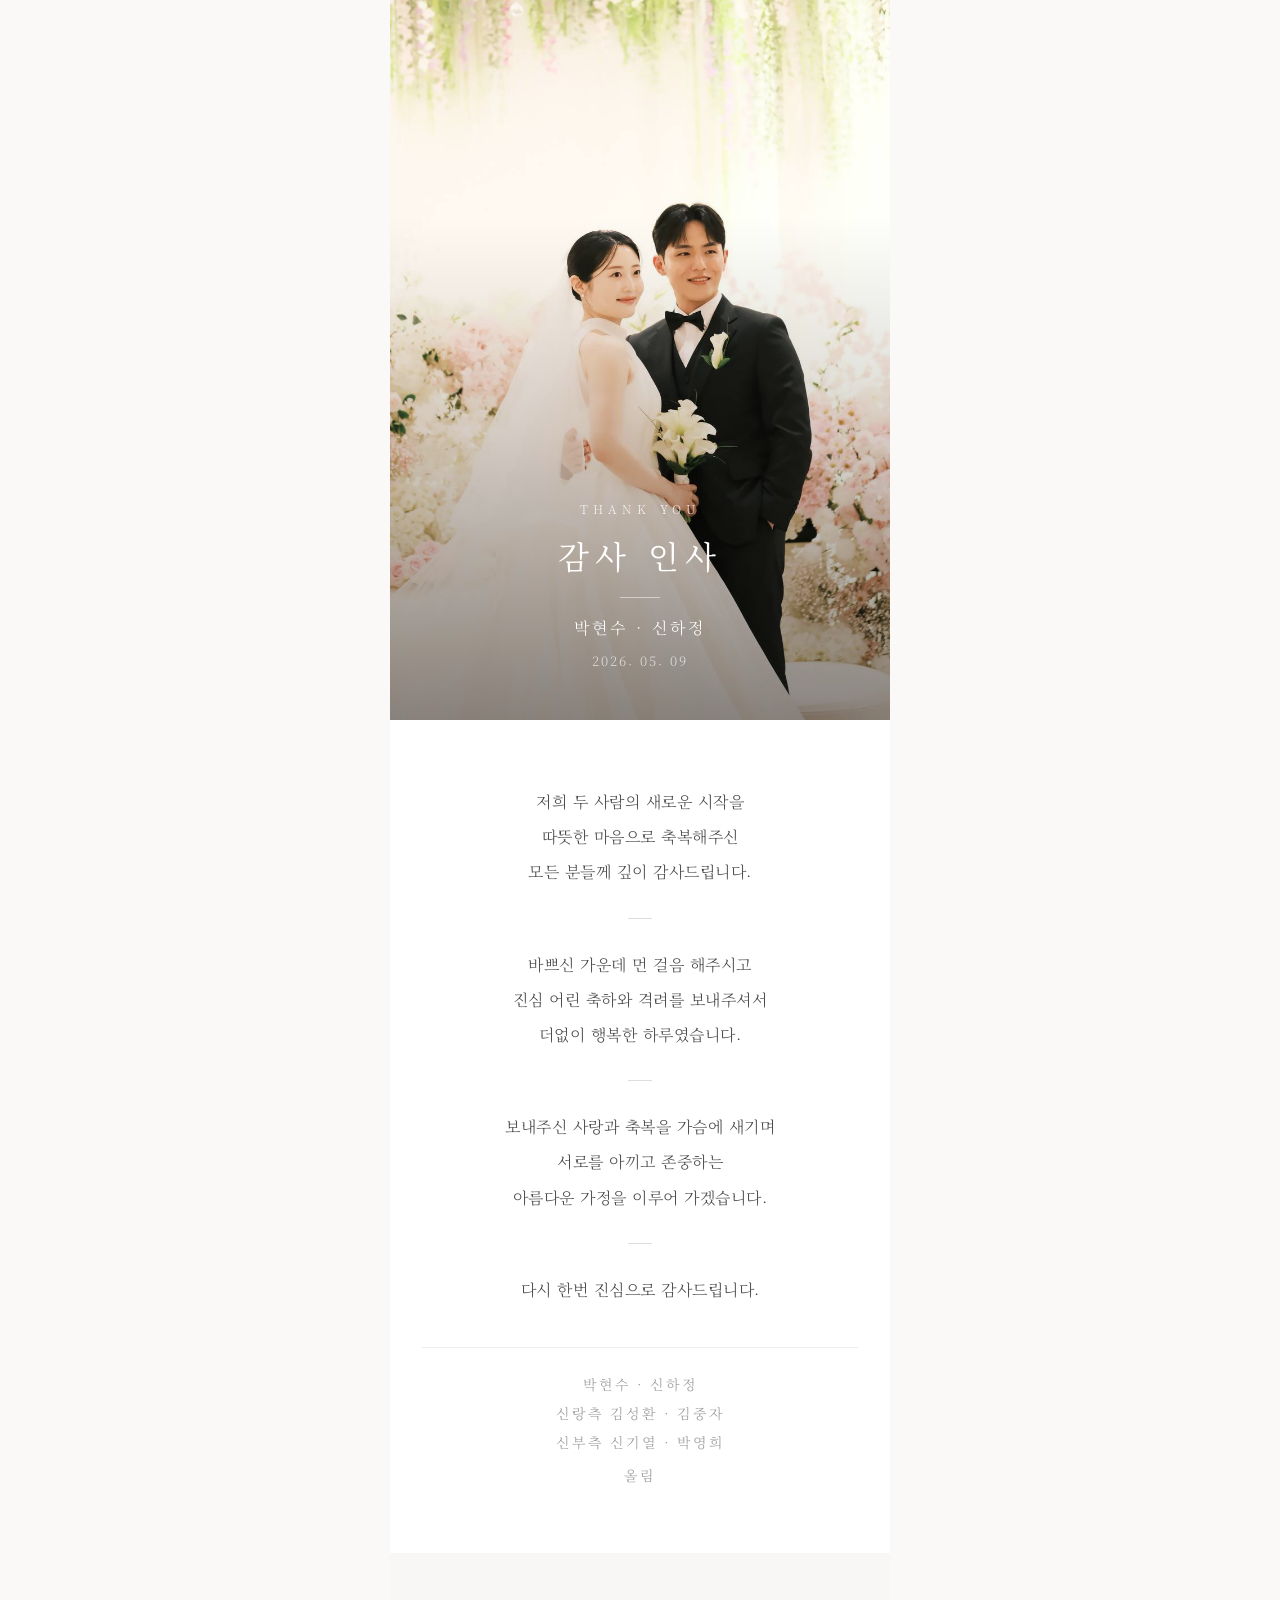
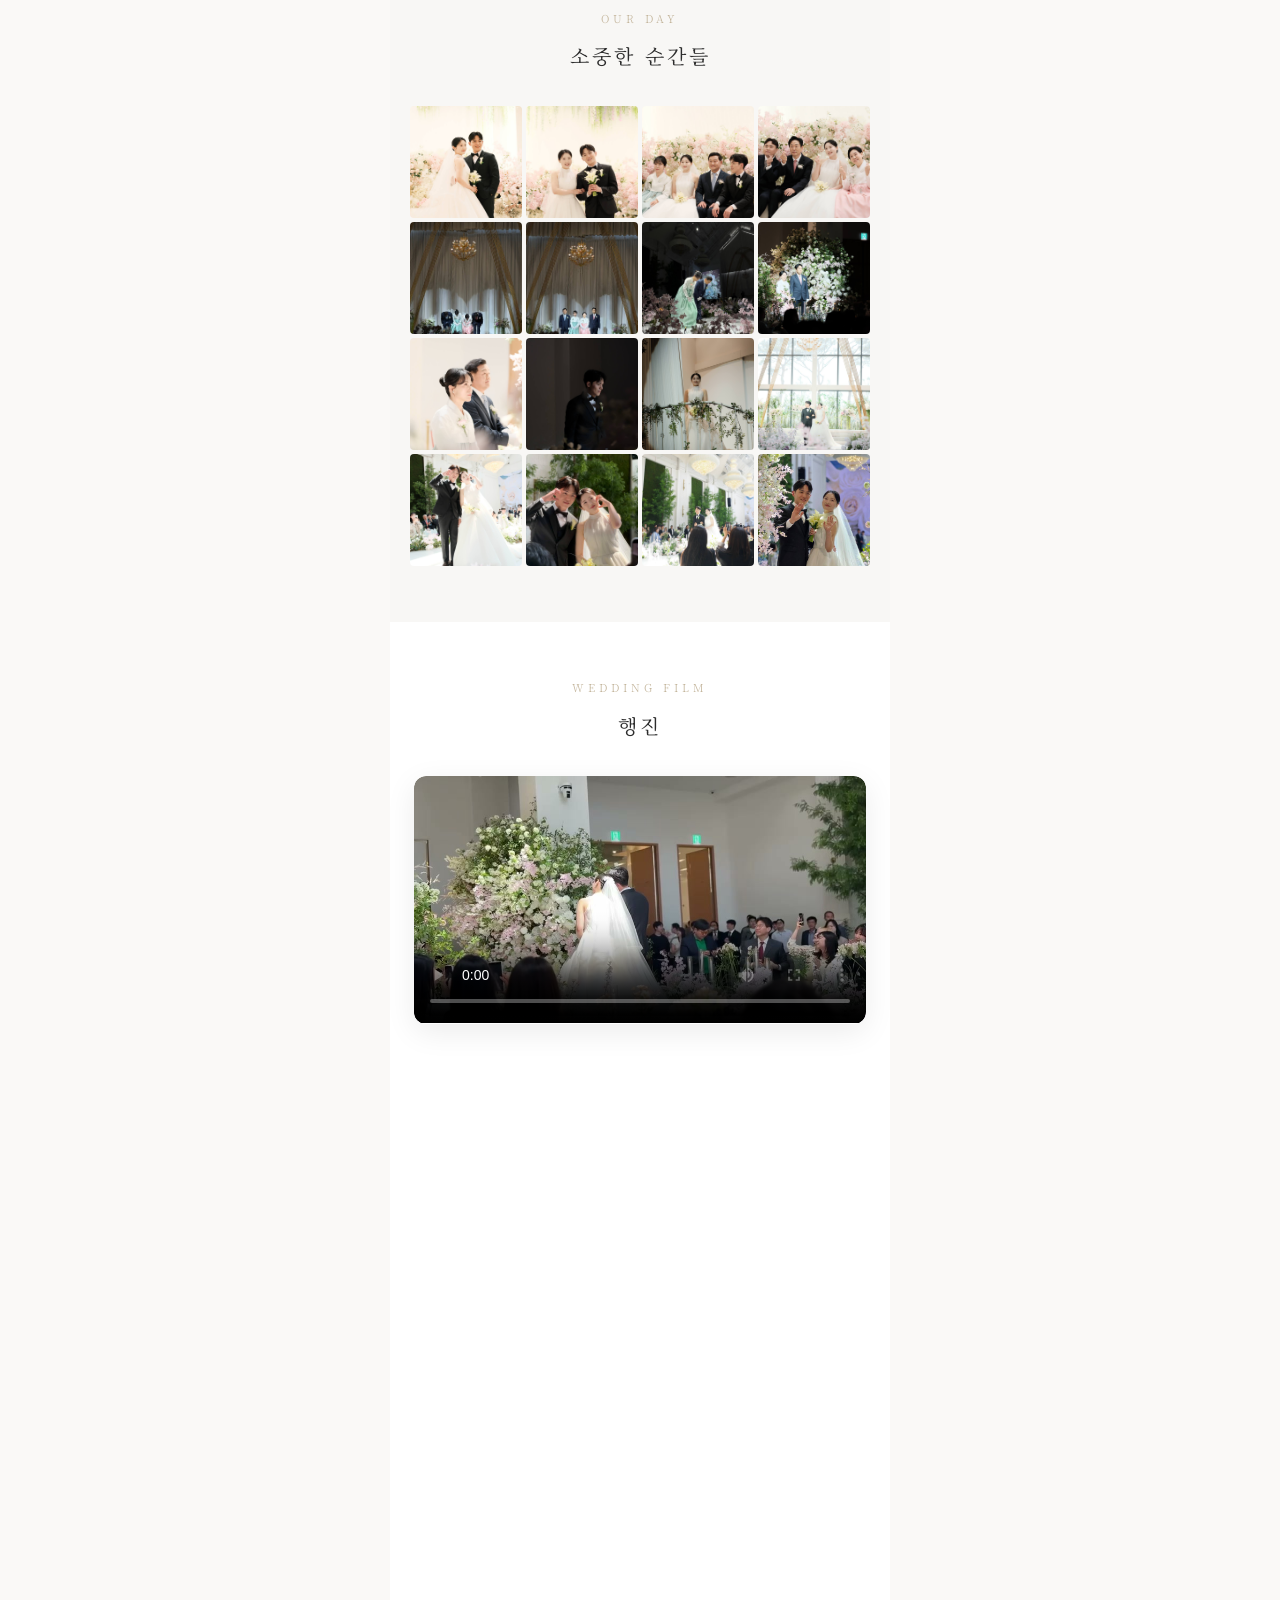
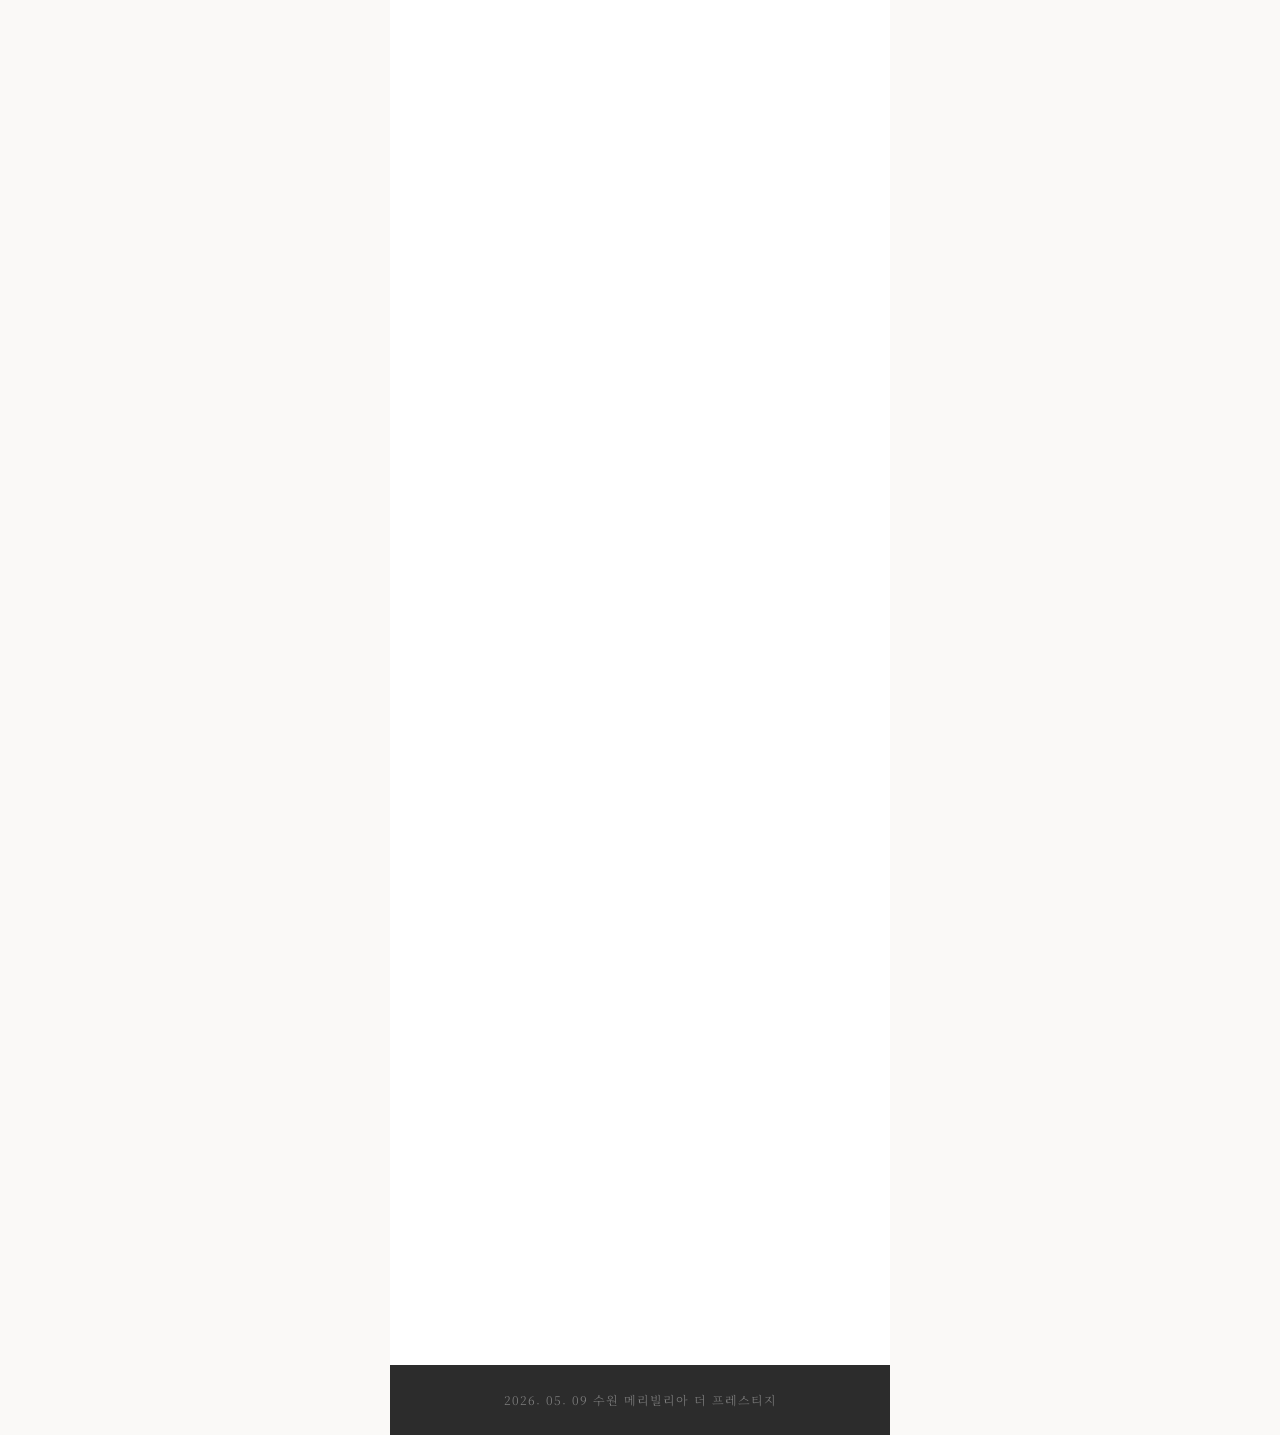
==== commit 7c318423: "혼주 이름 추가 (감사멘트 + 인사말)" ====
--- a/index.html
+++ b/index.html
@@ -37,7 +37,10 @@
                 <p>다시 한번 진심으로 감사드립니다.</p>
             </div>
             <div class="greeting-sign">
-                <p>박현수 · 신하정 올림</p>
+                <p>박현수 · 신하정</p>
+                <p class="greeting-parents">신랑측 김성환 · 김중자</p>
+                <p class="greeting-parents">신부측 신기열 · 박영희</p>
+                <p class="greeting-olim">올림</p>
             </div>
         </section>
 
@@ -84,7 +87,10 @@
             <p class="closing-text">앞으로의 날들도<br>함께해주시는 모든 분들과<br>기쁨을 나누며 살겠습니다.</p>
             <p class="closing-text">감사합니다.</p>
             <div class="closing-couple">
-                <p>박현수 🤍 신하정</p>
+                <p class="closing-names">박현수 · 신하정</p>
+                <p class="closing-parents">신랑측 김성환 · 김중자</p>
+                <p class="closing-parents">신부측 신기열 · 박영희</p>
+                <p class="closing-olim">올림</p>
             </div>
         </section>
 
--- a/styles.css
+++ b/styles.css
@@ -242,11 +242,40 @@
     border-top: 1px solid #e0dbd5;
 }
 
-.closing-couple p {
+.closing-names {
     font-size: 17px;
     font-weight: 400;
     color: #3a3a3a;
     letter-spacing: 3px;
+    margin-bottom: 12px;
+}
+
+.closing-parents {
+    font-size: 13px;
+    color: #999;
+    letter-spacing: 1px;
+    line-height: 2;
+}
+
+.closing-olim {
+    font-size: 14px;
+    color: #888;
+    letter-spacing: 2px;
+    margin-top: 12px;
+}
+
+.greeting-parents {
+    font-size: 13px;
+    color: #aaa;
+    letter-spacing: 1px;
+    margin-top: 4px;
+}
+
+.greeting-olim {
+    font-size: 14px;
+    color: #999;
+    letter-spacing: 2px;
+    margin-top: 8px;
 }
 
 /* Ceremony */
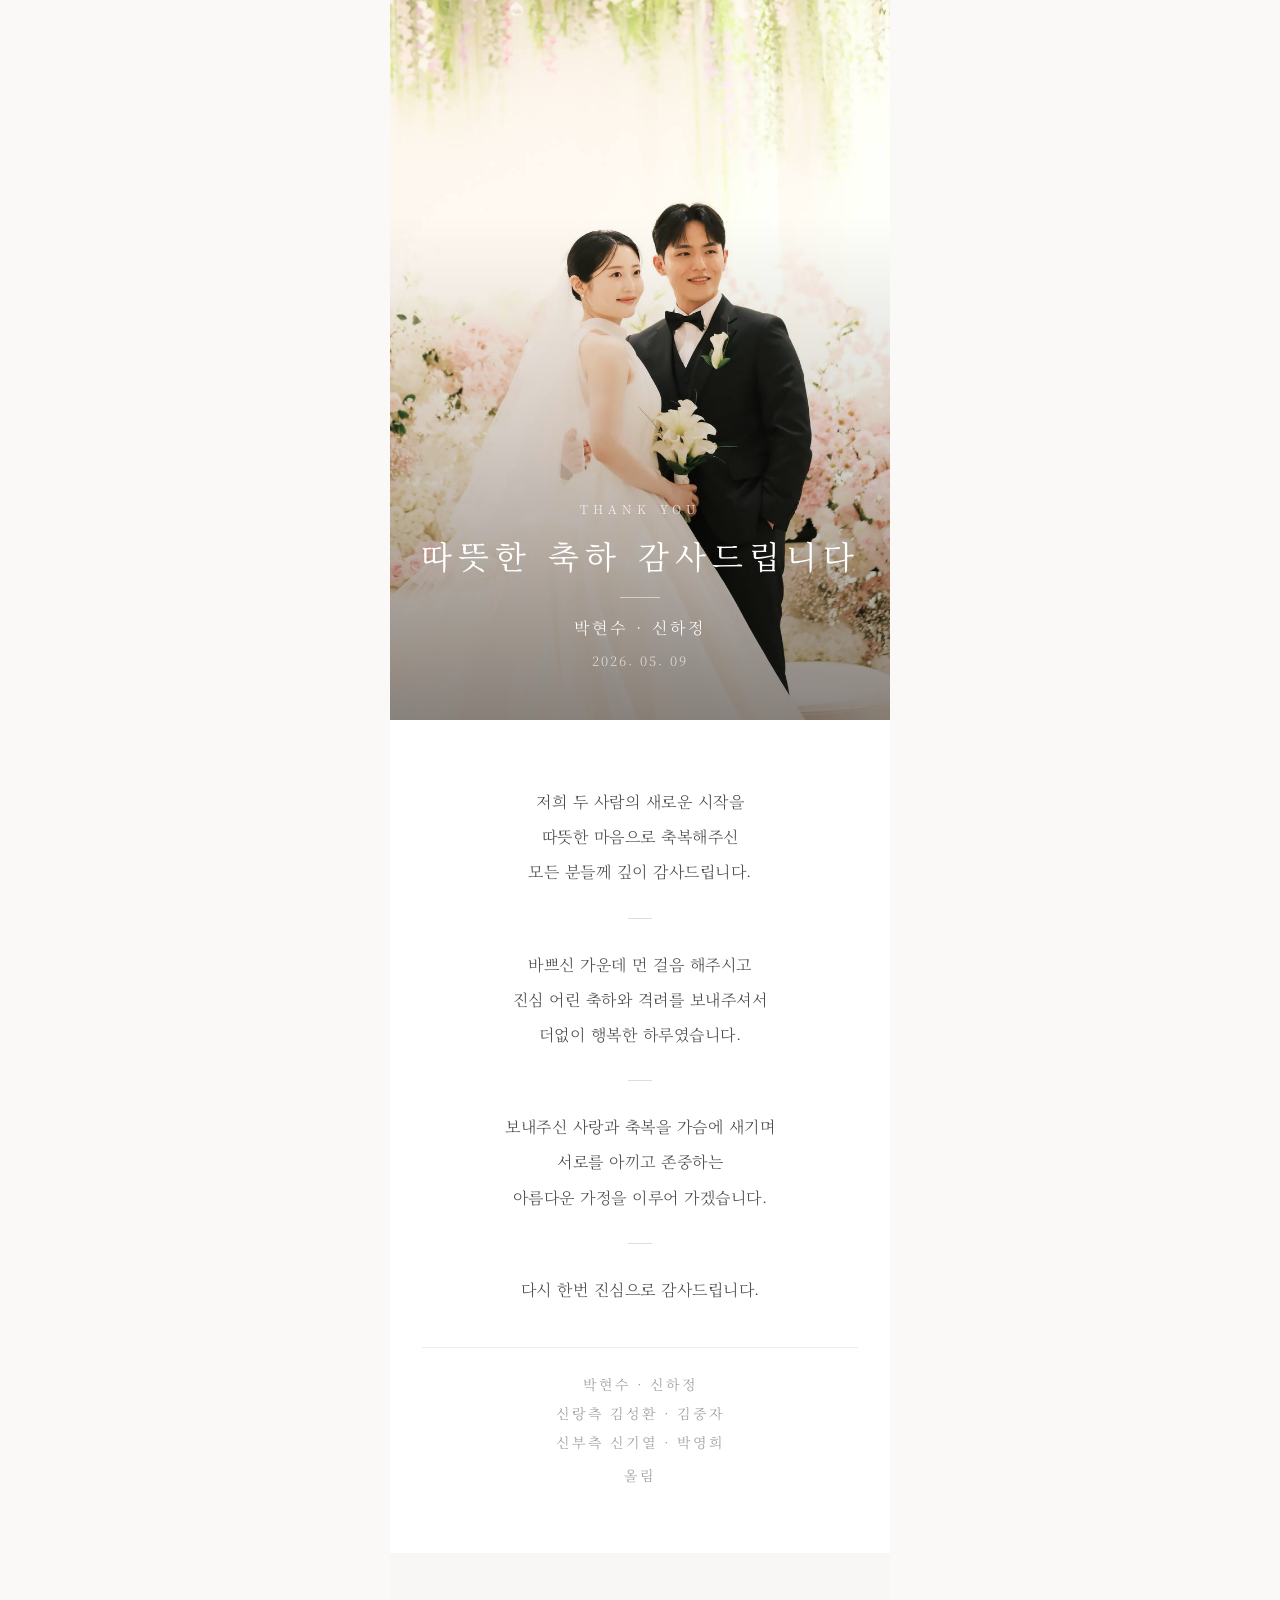
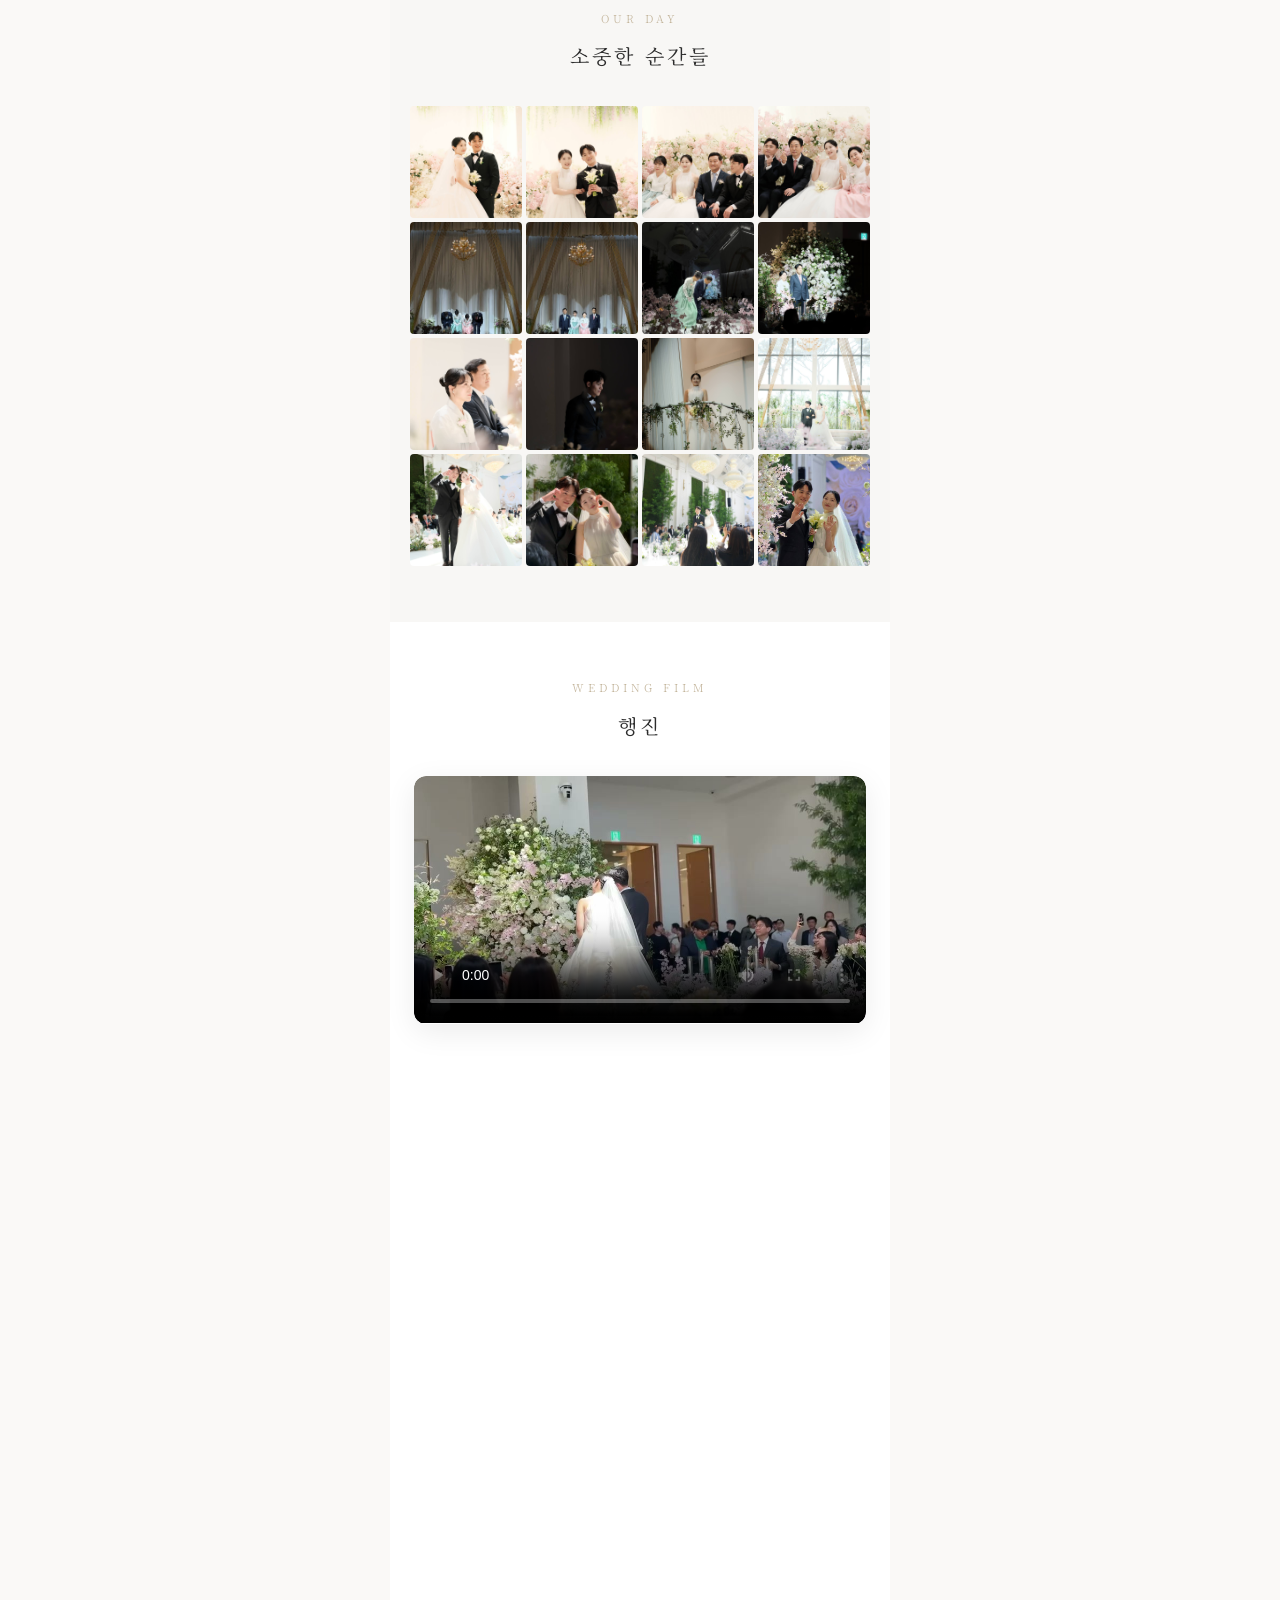
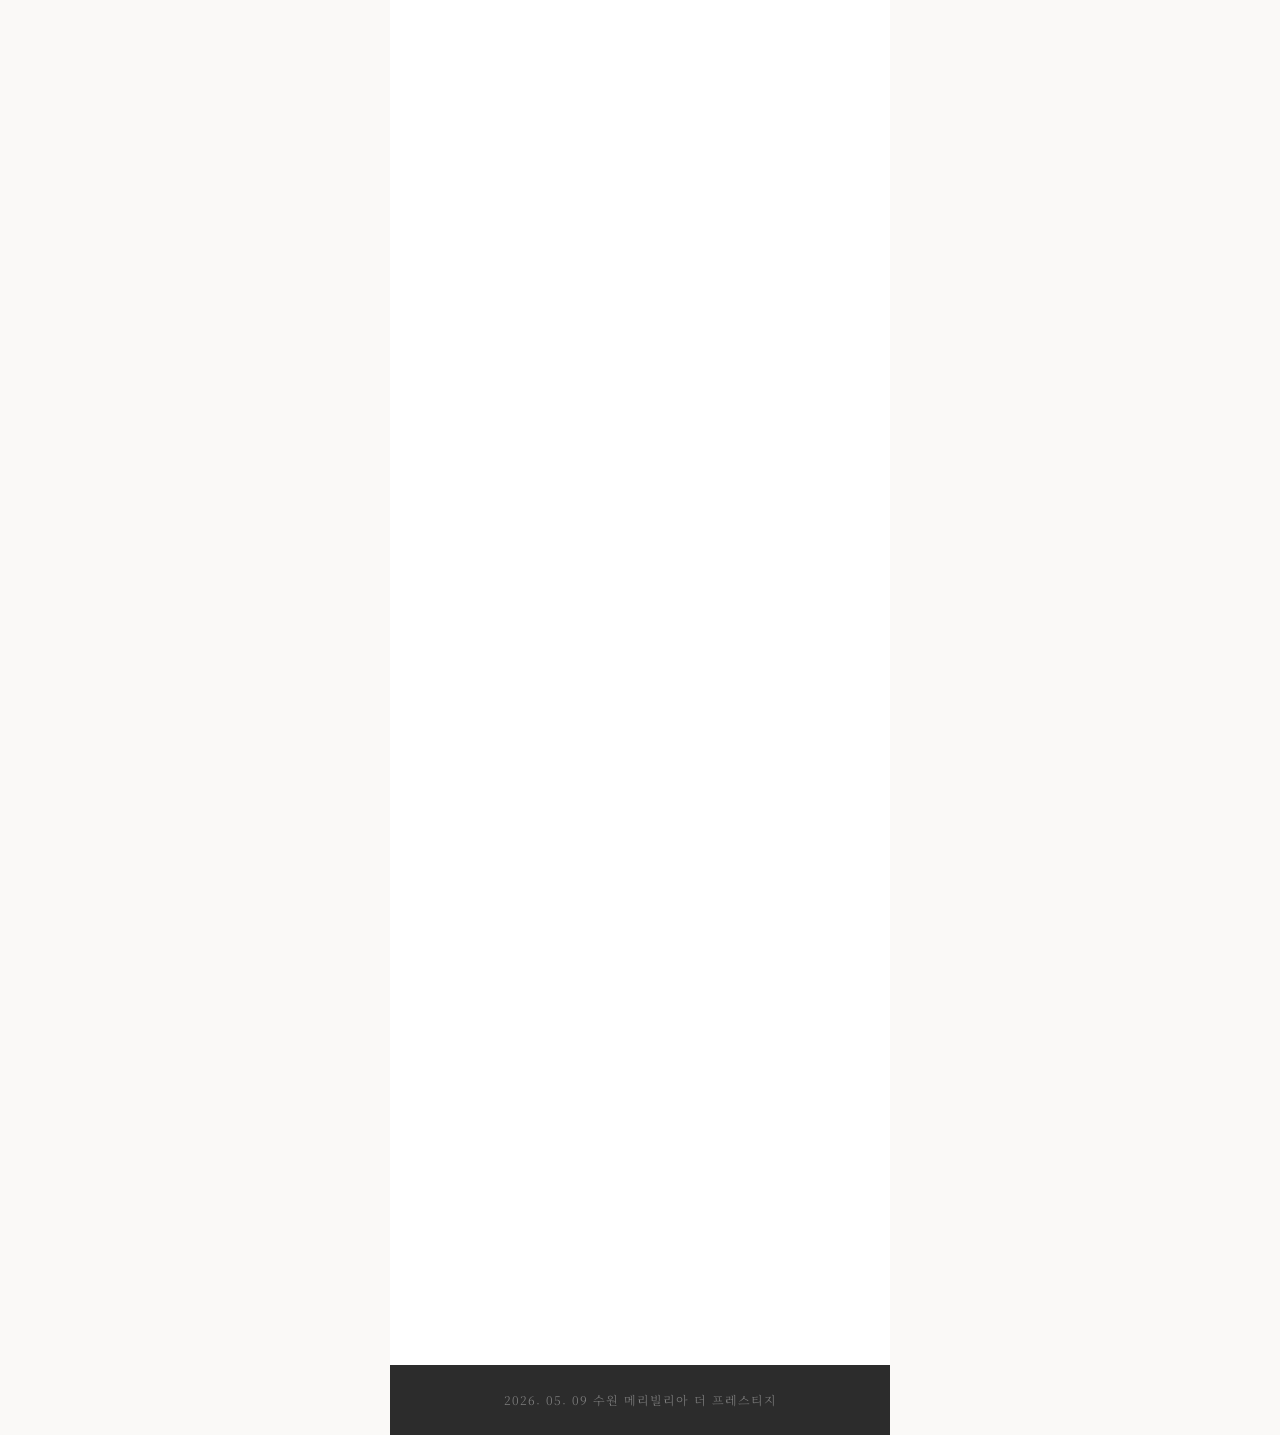
==== commit 45391178: "페이지 제목 및 상단 멘트 변경" ====
--- a/index.html
+++ b/index.html
@@ -3,8 +3,8 @@
 <head>
     <meta charset="UTF-8">
     <meta name="viewport" content="width=device-width, initial-scale=1.0">
-    <title>박현수 🤍 신하정 — 감사 인사</title>
-    <meta property="og:title" content="박현수 🤍 신하정 감사 인사">
+    <title>박현수🤍신하정 감사카드</title>
+    <meta property="og:title" content="박현수🤍신하정 감사카드">
     <meta property="og:description" content="저희의 새로운 시작을 축복해주신 모든 분들께 진심으로 감사드립니다.">
     <meta property="og:image" content="images/g1.jpg">
     <link rel="preconnect" href="https://fonts.googleapis.com">
@@ -18,7 +18,7 @@
             <div class="hero-overlay"></div>
             <div class="hero-content">
                 <p class="hero-label">Thank You</p>
-                <h1>감사 인사</h1>
+                <h1>따뜻한 축하 감사드립니다</h1>
                 <div class="hero-line"></div>
                 <p class="hero-couple">박현수 · 신하정</p>
                 <p class="hero-date">2026. 05. 09</p>
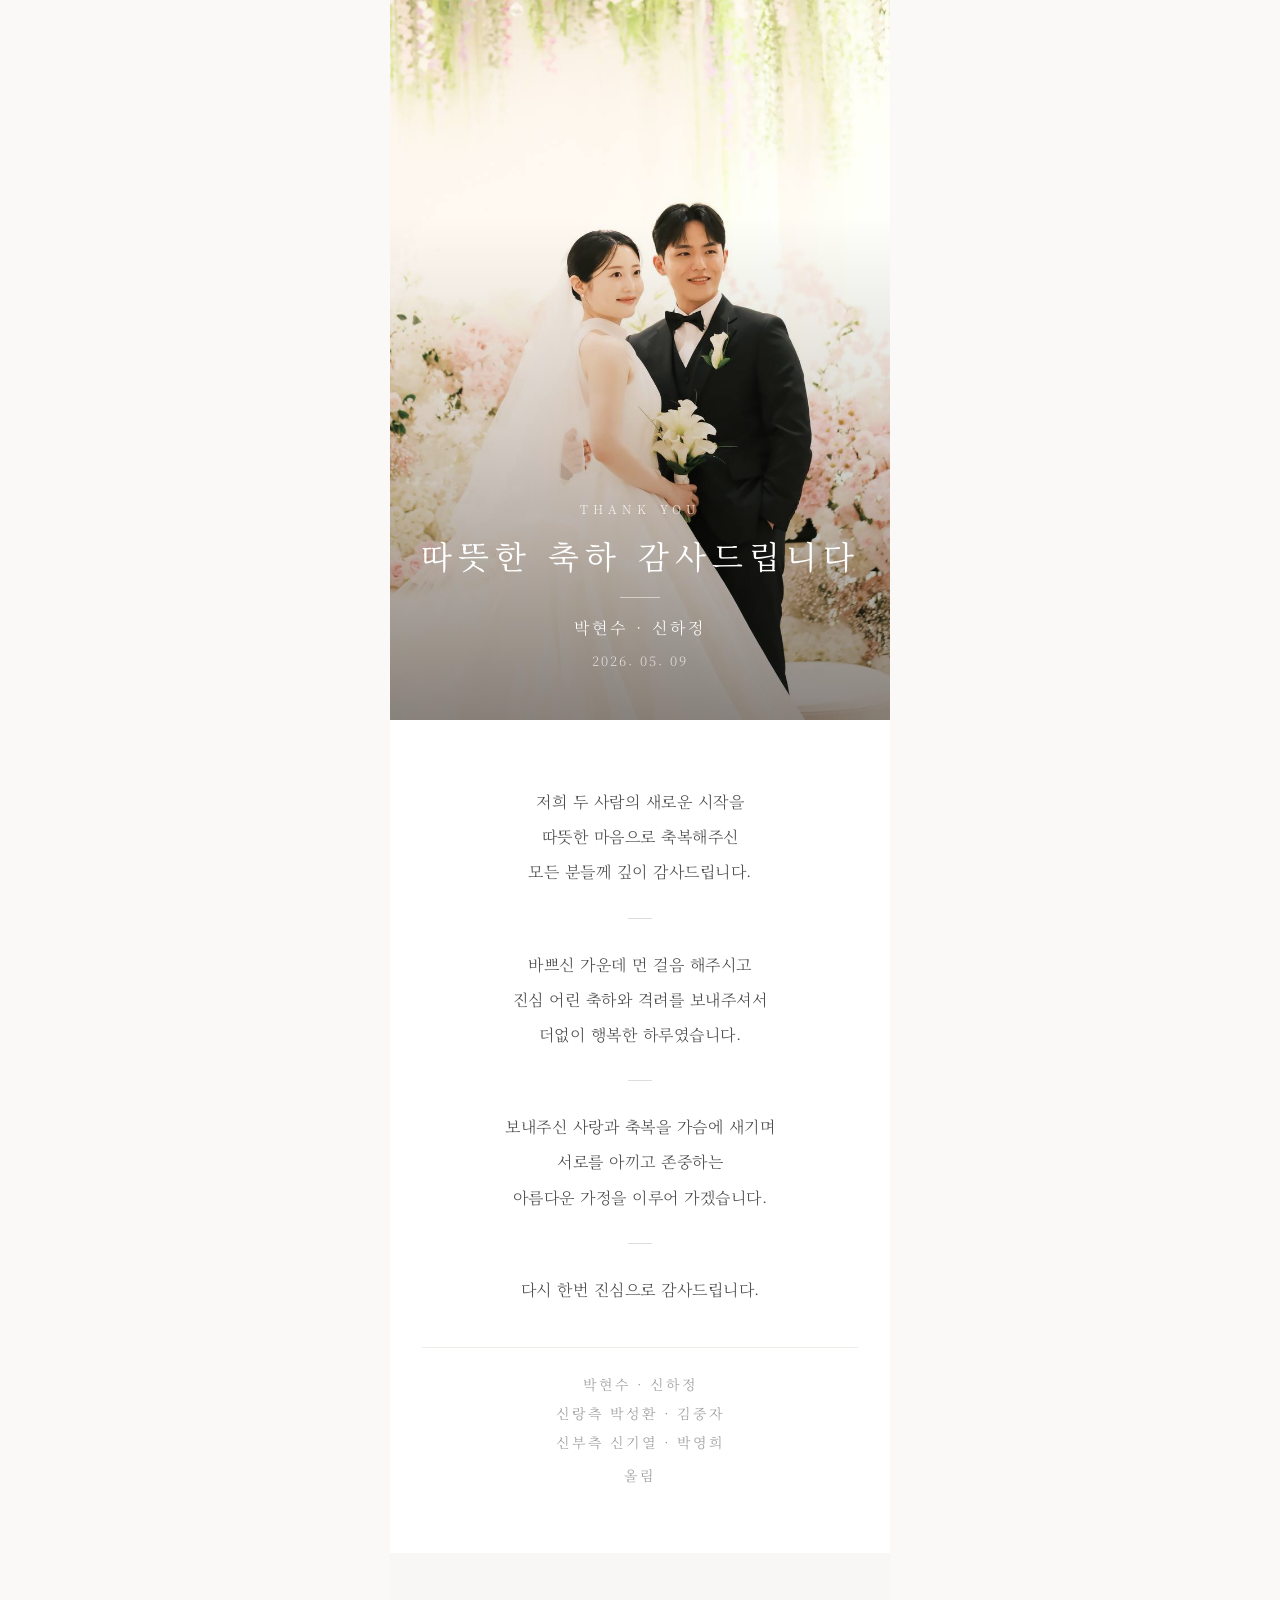
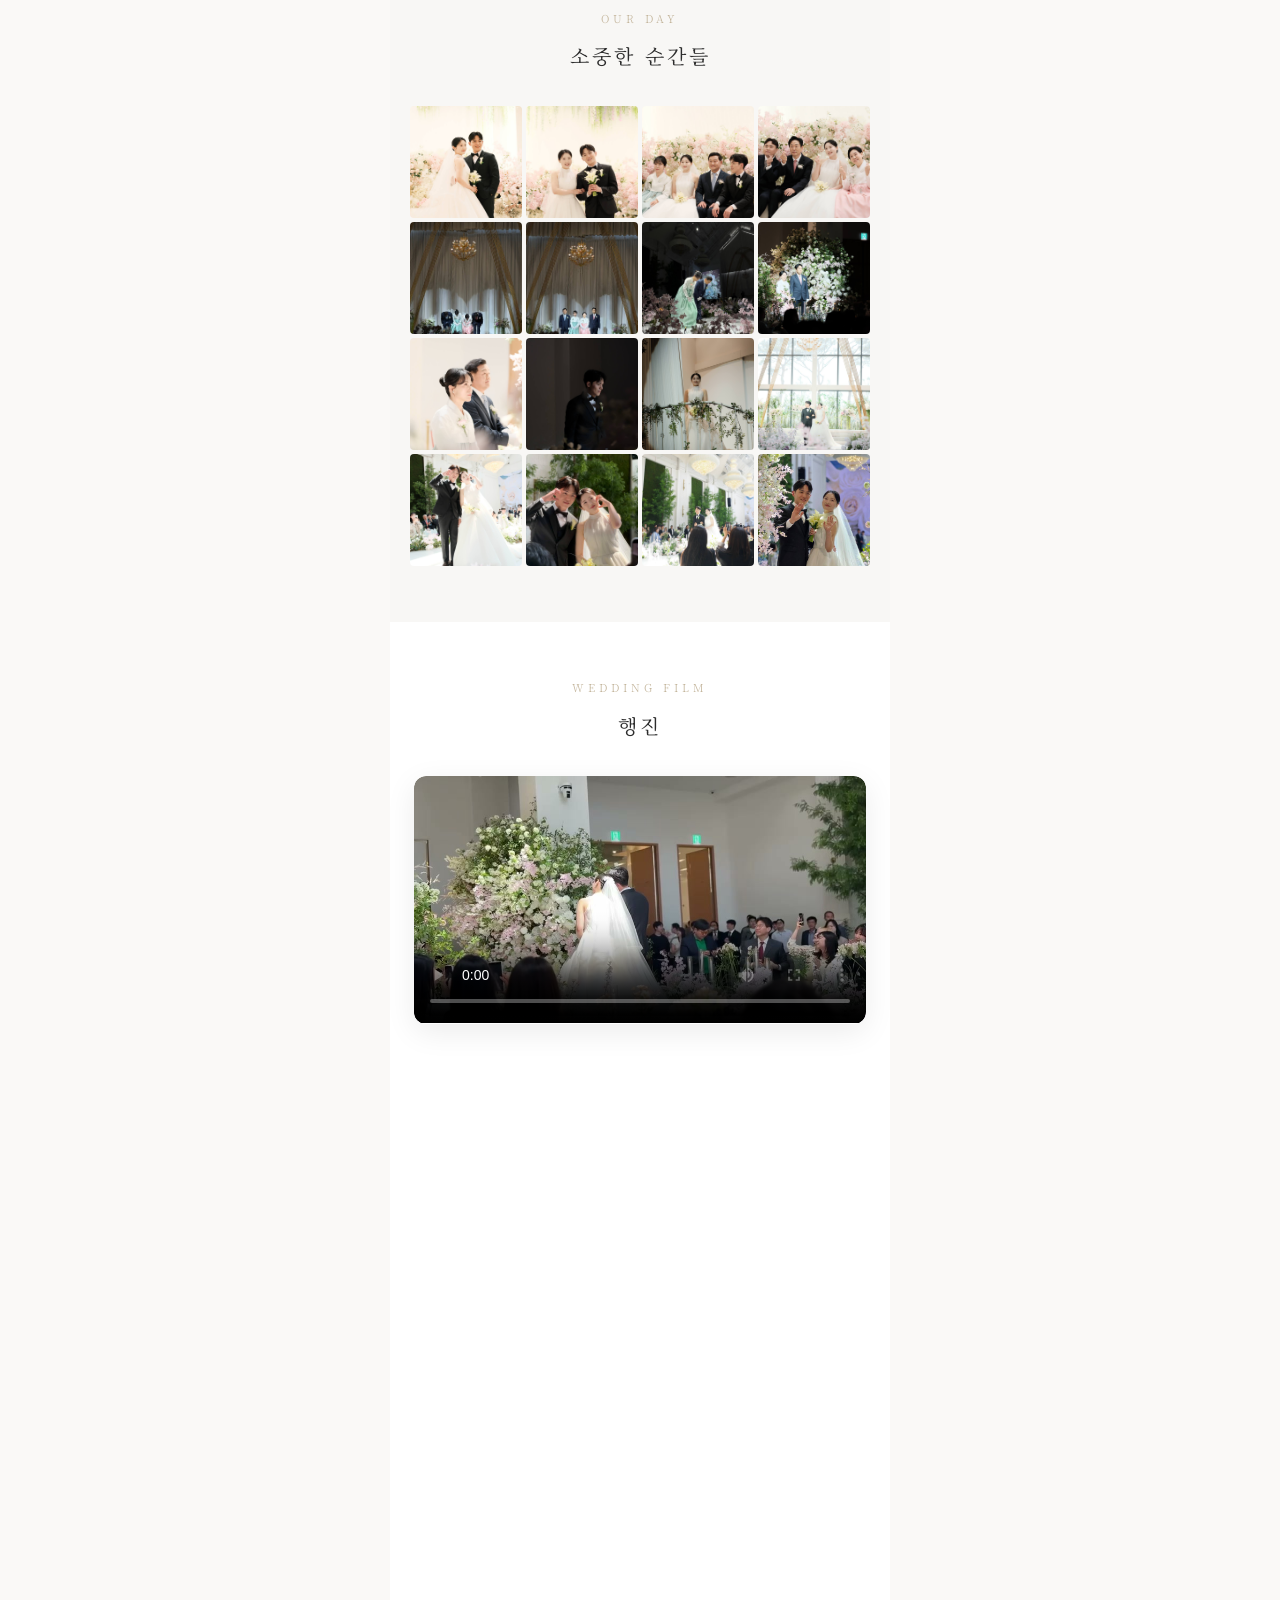
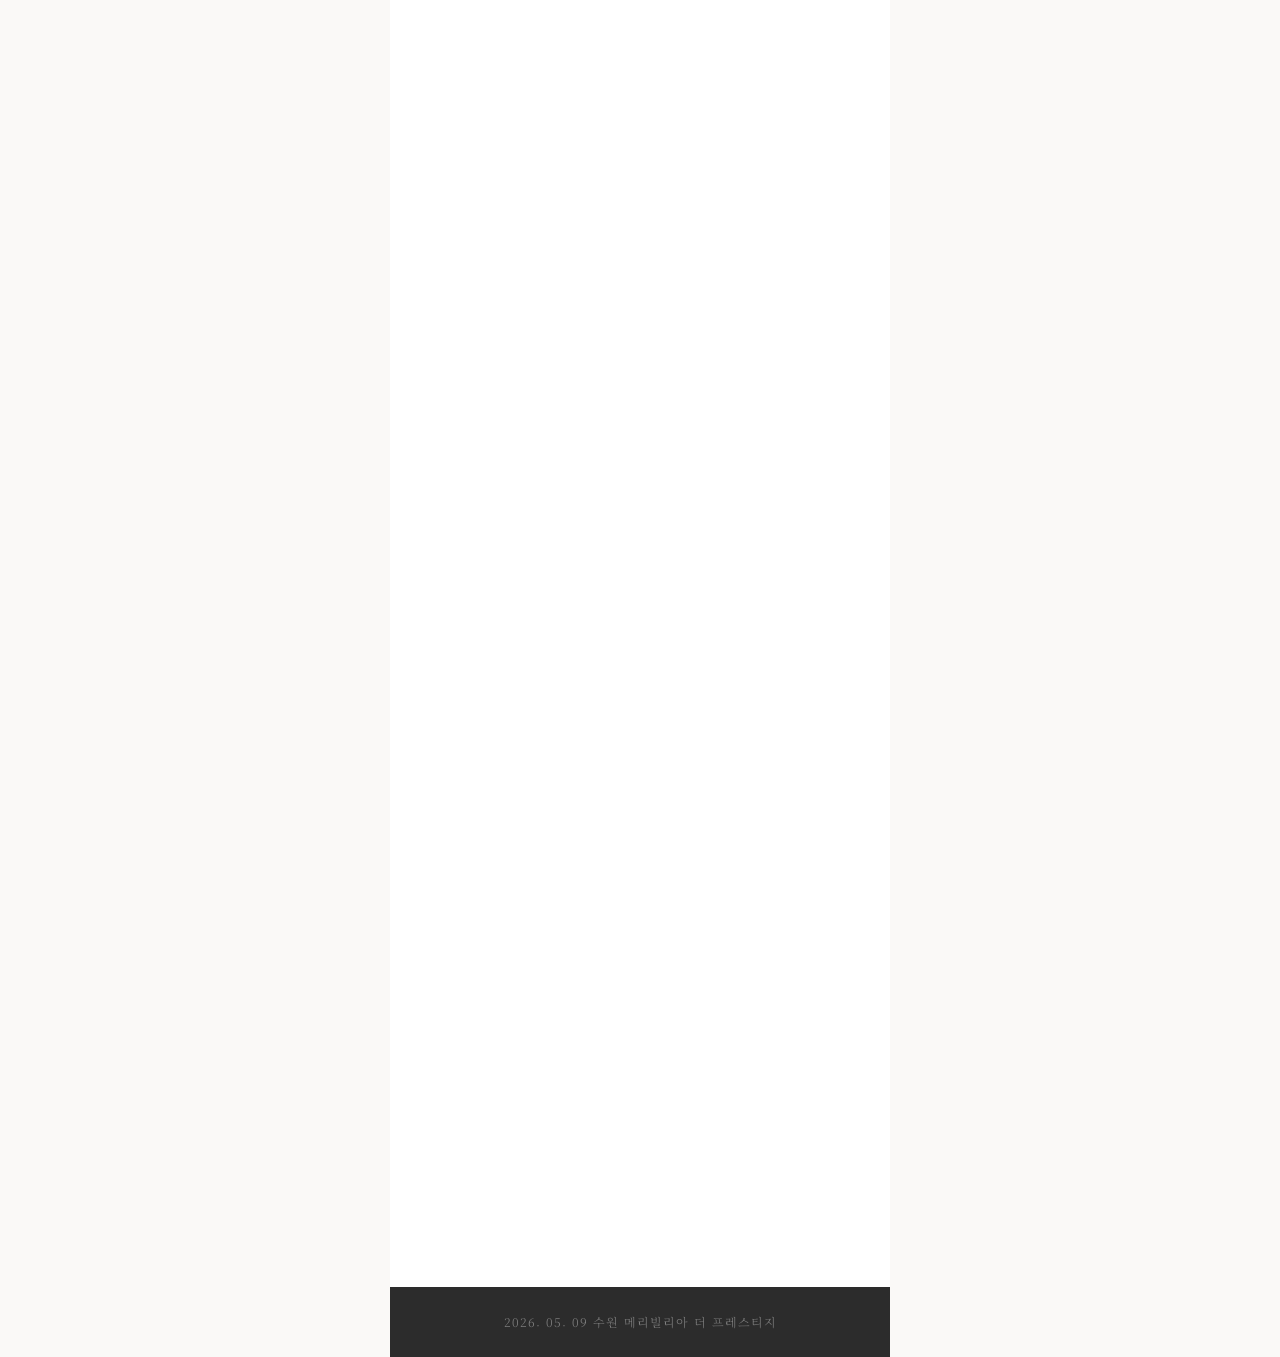
==== commit a68ae8e5: "신랑측 혼주 성함 수정 (김성환→박성환)" ====
--- a/index.html
+++ b/index.html
@@ -38,7 +38,7 @@
             </div>
             <div class="greeting-sign">
                 <p>박현수 · 신하정</p>
-                <p class="greeting-parents">신랑측 김성환 · 김중자</p>
+                <p class="greeting-parents">신랑측 박성환 · 김중자</p>
                 <p class="greeting-parents">신부측 신기열 · 박영희</p>
                 <p class="greeting-olim">올림</p>
             </div>
@@ -88,7 +88,7 @@
             <p class="closing-text">감사합니다.</p>
             <div class="closing-couple">
                 <p class="closing-names">박현수 · 신하정</p>
-                <p class="closing-parents">신랑측 김성환 · 김중자</p>
+                <p class="closing-parents">신랑측 박성환 · 김중자</p>
                 <p class="closing-parents">신부측 신기열 · 박영희</p>
                 <p class="closing-olim">올림</p>
             </div>
--- a/styles.css
+++ b/styles.css
@@ -15,6 +15,7 @@
     margin: 0 auto;
     background: #fff;
     min-height: 100vh;
+    overflow: hidden;
 }
 
 /* Hero */
@@ -220,11 +221,17 @@
     margin-bottom: 32px;
 }
 
+.closing-photo {
+    overflow: hidden;
+}
+
 .closing-photo img {
-    width: 80%;
-    max-width: 320px;
+    width: 100%;
+    max-width: 280px;
     border-radius: 12px;
     box-shadow: 0 8px 30px rgba(0,0,0,0.08);
+    display: block;
+    margin: 0 auto;
 }
 
 .closing-text {
